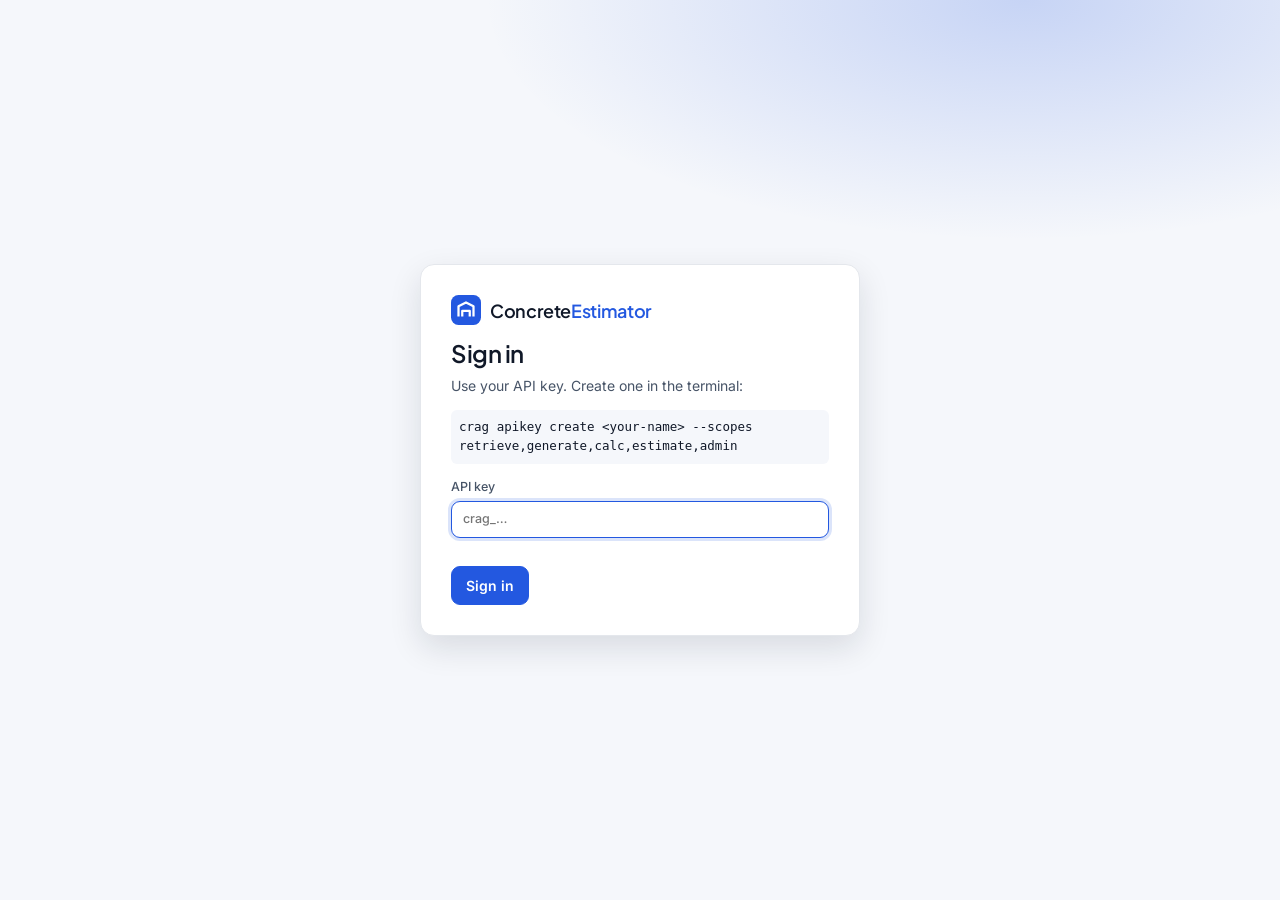
==== src/concrete_rag/api/ui/index.html @ 10fcb86f "RAG Pipeline" ====
<!doctype html>
<html lang="en">
<head>
  <meta charset="utf-8">
  <meta name="viewport" content="width=device-width, initial-scale=1">
  <title>Concrete Estimator</title>
  <link rel="icon" href="data:image/svg+xml,%3Csvg xmlns='http://www.w3.org/2000/svg' viewBox='0 0 32 32'%3E%3Crect width='32' height='32' rx='8' fill='%232358e0'/%3E%3Cpath d='M8 23V12l8-4 8 4v11M12 23v-6h8v6' stroke='white' stroke-width='2.4' fill='none' stroke-linejoin='round'/%3E%3C/svg%3E">
  <!-- Fonts are optional: without network the UI falls back to system fonts. -->
  <link rel="preconnect" href="https://fonts.googleapis.com">
  <link rel="preconnect" href="https://fonts.gstatic.com" crossorigin>
  <link rel="stylesheet" href="https://fonts.googleapis.com/css2?family=Inter:wght@400;500;600;700&family=Plus+Jakarta+Sans:wght@500;600;700&display=swap">
  <link rel="stylesheet" href="styles.css">
</head>
<body>
  <div id="app" style="display:none">
    <div id="utility"></div>
    <header id="site-header"></header>
    <nav id="catbar" aria-label="Tools"></nav>
    <main id="main" tabindex="-1"></main>
    <footer id="site-footer"></footer>
  </div>
  <div id="modal-root"></div>
  <div id="toast-root" aria-live="polite"></div>
  <script src="app.js"></script>
</body>
</html>
---- src/concrete_rag/api/ui/styles.css ----
/* Marketplace-style theme: utility bar, search header, category bar, hero carousel, tiles, navy footer. */
:root {
  --bg: #ffffff; --panel: #ffffff; --panel-2: #f5f7fb; --tile: #f1f5ff; --border: #e4e7ec; --border-2: #d0d5dd;
  --text: #101828; --muted: #475467; --muted-2: #667085;
  --accent: #2358e0; --accent-2: #1a48bc; --accent-soft: #eef3ff; --link: #1a48bc;
  --navy: #0a1b43; --navy-2: #13275a; --navy-text: #c7d3f2;
  --amber-bg: #fff8e8; --amber: #5c3a02; --amber-border: #f6dfae;
  --ok: #067647; --ok-soft: #ecfdf3; --warn: #b54708; --warn-soft: #fffaeb; --bad: #b42318; --bad-soft: #fef3f2;
  --info: #1a48bc; --info-soft: #eef3ff;
  --shadow: 0 1px 2px rgba(16, 24, 40, .05); --shadow-lg: 0 12px 32px rgba(16, 24, 40, .12);
  --radius: 14px; --radius-sm: 8px; --wrap: 1180px;
  --font: Inter, ui-sans-serif, system-ui, -apple-system, "Segoe UI", sans-serif;
  --display: "Plus Jakarta Sans", Inter, ui-sans-serif, system-ui, sans-serif;
  --mono: ui-monospace, SFMono-Regular, Menlo, Consolas, monospace;
  color-scheme: light;
}
@media (prefers-color-scheme: dark) {
  :root:not([data-theme="light"]) {
    --bg: #0b1220; --panel: #111a2c; --panel-2: #162136; --tile: #15213a; --border: #233150; --border-2: #2e3e63;
    --text: #e8edf7; --muted: #a6b2c8; --muted-2: #8794ad;
    --accent: #4d7cff; --accent-2: #7d9fff; --accent-soft: #17264a; --link: #8eacff;
    --navy: #070f24; --navy-2: #0f1b3b;
    --amber-bg: #2c2210; --amber: #f6c86d; --amber-border: #4a3a17;
    --ok: #47cd89; --ok-soft: #0f2a1d; --warn: #fdb022; --warn-soft: #2d2311; --bad: #f97066; --bad-soft: #321615;
    --info: #8eacff; --info-soft: #17264a; --shadow: none; --shadow-lg: 0 12px 32px rgba(0, 0, 0, .5);
    color-scheme: dark;
  }
}
* { box-sizing: border-box; }
html, body { margin: 0; }
body { background: var(--bg); color: var(--text); font: 14px/1.5 var(--font); -webkit-font-smoothing: antialiased; }
a { color: var(--link); text-decoration: none; }
a:hover { text-decoration: underline; }
h1, h2, .display { font-family: var(--display); letter-spacing: -.02em; }
h1 { font-size: 28px; font-weight: 600; margin: 0 0 4px; }
h2 { font-size: 18px; font-weight: 600; margin: 0 0 12px; }
h3 { font-size: 14px; font-weight: 600; margin: 0 0 8px; }
.sub { color: var(--muted); margin: 0 0 22px; }
small, .muted { color: var(--muted); }
code, .mono { font-family: var(--mono); font-size: 12.5px; }
.wrap { max-width: var(--wrap); margin: 0 auto; padding: 0 24px; }
svg.i { width: 18px; height: 18px; stroke: currentColor; fill: none; stroke-width: 1.8; stroke-linecap: round; stroke-linejoin: round; flex: none; }

/* ---------- utility bar ---------- */
#utility { background: var(--panel-2); border-bottom: 1px solid var(--border); font-size: 12.5px; color: var(--muted); }
#utility .wrap { display: flex; align-items: center; gap: 20px; height: 34px; }
#utility .loc { display: inline-flex; align-items: center; gap: 6px; }
#utility .loc select { border: 0; background: transparent; font-weight: 600; color: var(--text); padding: 0 2px; width: auto; font-size: 12.5px; cursor: pointer; }
#utility a { color: var(--muted); display: inline-flex; gap: 5px; align-items: center; }
#utility svg.i { width: 15px; height: 15px; }

/* ---------- header ---------- */
#site-header { background: var(--panel); border-bottom: 1px solid var(--border); position: sticky; top: 0; z-index: 30; }
#site-header .wrap { display: flex; align-items: center; gap: 22px; height: 66px; }
.brand { display: flex; align-items: center; gap: 9px; color: var(--text); font-family: var(--display); font-weight: 600; font-size: 18px; letter-spacing: -.02em; white-space: nowrap; }
.brand:hover { text-decoration: none; }
.brand .logo { width: 30px; height: 30px; }
.brand b { color: var(--accent); font-weight: 600; }
.hsearch { flex: 1; display: flex; align-items: stretch; border: 1px solid var(--border-2); border-radius: 10px; background: var(--panel); height: 42px; padding: 3px; min-width: 0; }
.hsearch:focus-within { border-color: var(--accent); box-shadow: 0 0 0 3px color-mix(in srgb, var(--accent) 18%, transparent); }
.hsearch select { width: auto; border: 0; border-right: 1px solid var(--border); border-radius: 0; background: transparent; padding: 0 10px; font-size: 13px; color: var(--text); }
.hsearch input { border: 0; background: transparent; padding: 0 12px; outline: none; font-size: 14px; }
.hsearch input:focus { outline: none; }
.hsearch button { background: var(--accent); border: 0; color: #fff; border-radius: 7px; width: 42px; justify-content: center; padding: 0; }
.hsearch button:hover { background: var(--accent-2); }
.hacts { display: flex; align-items: center; gap: 18px; }
.hact { display: inline-flex; align-items: center; gap: 7px; color: var(--text); font-weight: 500; position: relative; white-space: nowrap; background: none; border: 0; padding: 4px 0; cursor: pointer; font-size: 14px; }
.hact:hover { color: var(--accent); text-decoration: none; background: none; }
.hact .two small { display: block; font-size: 11.5px; color: var(--muted); font-weight: 400; line-height: 1.2; }
.hact .two b { font-weight: 600; font-size: 13.5px; }
.hact .dot { position: absolute; top: -9px; left: -10px; min-width: 18px; height: 18px; border-radius: 999px; background: var(--panel-2); border: 1px solid var(--border);
  font-size: 10.5px; display: grid; place-items: center; padding: 0 4px; color: var(--muted); font-weight: 600; }
.hact .dot.on { background: var(--accent); color: #fff; border-color: var(--accent); }
.menu { position: absolute; right: 0; top: calc(100% + 8px); background: var(--panel); border: 1px solid var(--border); border-radius: 12px; box-shadow: var(--shadow-lg);
  min-width: 240px; padding: 8px; z-index: 40; display: none; }
.menu.open { display: block; }
.menu .who { padding: 8px 10px 10px; border-bottom: 1px solid var(--border); margin-bottom: 6px; }
.menu a, .menu button { display: flex; width: 100%; gap: 8px; align-items: center; padding: 8px 10px; border-radius: 8px; color: var(--text); background: none; border: 0; font-size: 13.5px; }
.menu a:hover, .menu button:hover { background: var(--panel-2); text-decoration: none; }
#hamburger { display: none; }

/* ---------- category bar ---------- */
#catbar { background: var(--panel); border-bottom: 1px solid var(--border); }
#catbar .wrap { display: flex; align-items: center; gap: 4px; height: 46px; overflow-x: auto; scrollbar-width: none; }
#catbar .wrap::-webkit-scrollbar { display: none; }
#catbar a { color: var(--text); padding: 6px 10px; border-radius: 8px; font-size: 13.5px; white-space: nowrap; display: inline-flex; align-items: center; gap: 6px; }
#catbar a:hover { background: var(--panel-2); text-decoration: none; }
#catbar a.active { color: var(--accent); font-weight: 600; background: var(--accent-soft); }
#catbar .all { background: var(--panel-2); font-weight: 600; margin-right: 10px; }
#catbar .sep { width: 1px; height: 20px; background: var(--border); margin: 0 8px 0 0; }
#catbar .right { margin-left: auto; display: flex; gap: 4px; align-items: center; }
#catbar .pill-amber { background: var(--amber-bg); color: var(--amber); border: 1px solid var(--amber-border); font-weight: 600; }
#catbar .pill-amber:hover { background: var(--amber-bg); filter: brightness(.98); }

/* ---------- main ---------- */
#main { max-width: var(--wrap); margin: 0 auto; padding: 22px 24px 64px; outline: none; min-height: 60vh; }
.crumb { font-size: 12.5px; color: var(--muted); margin-bottom: 14px; display: flex; gap: 6px; align-items: center; }
.crumb a { color: var(--muted); }

/* hero carousel */
.hero { position: relative; border-radius: 18px; overflow: hidden; min-height: 400px; color: #fff; isolation: isolate;
  background: radial-gradient(1200px 500px at 85% 20%, #2f5fe0 0%, transparent 60%), linear-gradient(120deg, #0a1b43 0%, #14307a 55%, #1d46b4 100%); }
.hero::before { content: ""; position: absolute; inset: 0; z-index: -1; opacity: .18;
  background-image: linear-gradient(rgba(255,255,255,.35) 1px, transparent 1px), linear-gradient(90deg, rgba(255,255,255,.35) 1px, transparent 1px);
  background-size: 34px 34px; mask-image: linear-gradient(90deg, transparent 0%, #000 55%); }
.slide { position: absolute; inset: 0; display: grid; grid-template-columns: minmax(0, 1.05fr) minmax(0, 1fr); gap: 30px; align-items: center;
  padding: 50px 56px; opacity: 0; transition: opacity .6s ease; pointer-events: none; }
.slide.on { opacity: 1; pointer-events: auto; }
.slide .kicker { display: inline-block; font-size: 12px; font-weight: 600; background: rgba(255,255,255,.14); border: 1px solid rgba(255,255,255,.22);
  border-radius: 999px; padding: 4px 12px; margin-bottom: 16px; backdrop-filter: blur(6px); }
.slide h2 { font-size: 44px; line-height: 1.08; font-weight: 600; margin: 0 0 14px; color: #fff; }
.slide p { color: #d5def6; font-size: 15px; max-width: 460px; margin: 0 0 26px; }
.btn-white { background: #fff; color: #101828; border: 0; border-radius: 9px; padding: 11px 18px; font-weight: 600; font-size: 14.5px; }
.btn-white:hover { background: #f2f4f7; text-decoration: none; }
.mock { background: rgba(255,255,255,.96); color: #101828; border-radius: 14px; padding: 16px 18px; box-shadow: 0 24px 60px rgba(3, 10, 40, .45); font-size: 13px; max-width: 470px; justify-self: end; width: 100%; }
.mock .mh { display: flex; justify-content: space-between; align-items: center; margin-bottom: 10px; font-weight: 600; }
.mock .ln { display: flex; justify-content: space-between; gap: 10px; padding: 7px 0; border-top: 1px solid #eaecf0; }
.mock .ln span:first-child { color: #475467; }
.mock .tot { font-family: var(--display); font-size: 22px; font-weight: 700; color: #1a48bc; }
.mock.float { transform: rotate(-1.2deg); }
.hero-ctl { position: absolute; right: 22px; bottom: 22px; display: flex; gap: 4px; align-items: center; background: rgba(255,255,255,.92); border-radius: 999px; padding: 4px 6px; }
.hero-ctl button { border: 0; background: transparent; color: #101828; width: 30px; height: 30px; padding: 0; justify-content: center; border-radius: 50%; }
.hero-ctl button:hover { background: #eaecf0; }
.hero-ctl .bars { display: flex; gap: 4px; padding: 0 4px; }
.hero-ctl .bars i { width: 8px; height: 4px; border-radius: 2px; background: #c3c9d5; transition: width .3s; }
.hero-ctl .bars i.on { width: 22px; background: #101828; }

/* sections */
.section { margin-top: 44px; }
.sec-head { display: flex; align-items: flex-end; justify-content: space-between; gap: 12px; margin-bottom: 18px; }
.sec-head h2 { font-size: 24px; margin: 0; }
.sec-head p { margin: 4px 0 0; color: var(--muted); }
.sec-head a { font-weight: 600; white-space: nowrap; display: inline-flex; gap: 4px; align-items: center; }

/* document cards (image + overlay) */
.doc-cards { display: grid; grid-template-columns: repeat(5, minmax(0, 1fr)); gap: 16px; }
.doc-card { position: relative; border-radius: 14px; overflow: hidden; aspect-ratio: 3 / 4; background: linear-gradient(160deg, #1d3b8a, #0a1b43); color: #fff; display: block; }
.doc-card:hover { text-decoration: none; }
.doc-card img { position: absolute; inset: 0; width: 100%; height: 100%; object-fit: cover; object-position: top; filter: saturate(.9); transition: transform .4s ease; }
.doc-card:hover img { transform: scale(1.04); }
.doc-card::after { content: ""; position: absolute; inset: 0; background: linear-gradient(180deg, rgba(10,27,67,.05) 30%, rgba(10,27,67,.92) 100%); }
.doc-card .ov { position: absolute; left: 16px; right: 16px; bottom: 14px; z-index: 1; }
.doc-card .ov small { color: #c7d3f2; font-size: 10.5px; letter-spacing: .08em; text-transform: uppercase; font-weight: 600; display: block; }
.doc-card .ov b { font-family: var(--display); font-size: 21px; font-weight: 600; display: block; letter-spacing: -.02em; line-height: 1.2; margin: 3px 0; }
.doc-card .ov span { font-size: 12px; color: #dbe3f7; }

/* tool tiles */
.tiles { display: grid; grid-template-columns: repeat(auto-fill, minmax(92px, 1fr)); gap: 18px 16px; }
.tile { display: flex; flex-direction: column; align-items: center; gap: 10px; color: var(--text); text-align: center; font-size: 13px; font-weight: 500; }
.tile:hover { text-decoration: none; }
.tile .sq { width: 100%; aspect-ratio: 1; border-radius: 14px; background: var(--tile); border: 1px solid color-mix(in srgb, var(--accent) 10%, var(--border));
  display: grid; place-items: center; color: var(--accent); transition: transform .15s, box-shadow .15s; }
.tile .sq svg.i { width: 26px; height: 26px; stroke-width: 1.6; }
.tile:hover .sq { transform: translateY(-2px); box-shadow: var(--shadow-lg); }

/* trust strip */
.trust { display: grid; grid-template-columns: repeat(4, minmax(0, 1fr)); border: 1px solid var(--border); border-radius: var(--radius); overflow: hidden; }
.trust > div { padding: 22px; border-right: 1px solid var(--border); }
.trust > div:last-child { border-right: 0; }
.trust .ic { width: 36px; height: 36px; border-radius: 9px; background: var(--accent-soft); color: var(--accent); display: grid; place-items: center; margin-bottom: 14px; }
.trust b { display: block; font-size: 15px; margin-bottom: 4px; }
.trust p { margin: 0; color: var(--muted); font-size: 13px; }

/* footer */
#site-footer { background: var(--navy); color: var(--navy-text); margin-top: 40px; font-size: 13.5px; }
#site-footer a { color: #e7edfb; }
#site-footer .top { display: grid; grid-template-columns: 1.4fr repeat(4, 1fr); gap: 30px; padding: 48px 24px 36px; }
#site-footer .brand { color: #fff; }
#site-footer .brand b { color: #fff; }
#site-footer h4 { color: #8fa8ec; font-size: 12px; letter-spacing: .08em; text-transform: uppercase; margin: 6px 0 16px; font-weight: 600; }
#site-footer ul { list-style: none; margin: 0; padding: 0; display: grid; gap: 11px; }
#site-footer .blurb { margin: 16px 0; line-height: 1.6; }
#site-footer .boxed { border: 1px solid #22356a; background: var(--navy-2); border-radius: 12px; padding: 14px; font-size: 13px; }
#site-footer .mid { border-top: 1px solid #1d2f5f; }
#site-footer .mid .wrap { display: grid; grid-template-columns: repeat(3, 1fr); gap: 30px; padding-top: 24px; padding-bottom: 24px; }
#site-footer .mid b { color: #fff; display: flex; gap: 8px; align-items: center; margin-bottom: 6px; }
#site-footer .bottom { border-top: 1px solid #1d2f5f; }
#site-footer .bottom .wrap { display: flex; gap: 8px; align-items: center; flex-wrap: wrap; padding-top: 16px; padding-bottom: 18px; font-size: 12px; }
#site-footer .chip-n { border: 1px solid #2a3f78; border-radius: 6px; padding: 2px 8px; color: #e7edfb; font-size: 11.5px; }
#site-footer .copy { margin-left: auto; color: #8fa8ec; }

/* ---------- generic components (used by tool pages) ---------- */
.card { background: var(--panel); border: 1px solid var(--border); border-radius: var(--radius); box-shadow: var(--shadow); padding: 20px; }
:not(.grid) > .card + .card { margin-top: 16px; }
.grid { display: grid; gap: 16px; }
.grid.cols-4 { grid-template-columns: repeat(4, minmax(0, 1fr)); }
.grid.cols-3 { grid-template-columns: repeat(3, minmax(0, 1fr)); }
.grid.cols-2 { grid-template-columns: repeat(2, minmax(0, 1fr)); }
.stat .v { font-family: var(--display); font-size: 28px; font-weight: 600; letter-spacing: -.02em; }
.stat .l { color: var(--muted); font-size: 13px; }
.stat .s { font-size: 12px; margin-top: 4px; }
.row { display: flex; gap: 10px; align-items: center; flex-wrap: wrap; }
.row.end { justify-content: flex-end; }
.spacer { flex: 1; }
.stack > * + * { margin-top: 14px; }
hr { border: 0; border-top: 1px solid var(--border); margin: 16px 0; }

button, .btn { font: inherit; border: 1px solid var(--border-2); background: var(--panel); color: var(--text); border-radius: 9px;
  padding: 8px 14px; cursor: pointer; display: inline-flex; gap: 6px; align-items: center; white-space: nowrap; font-weight: 500; }
button:hover { background: var(--panel-2); }
button.primary { background: var(--accent); border-color: var(--accent); color: #fff; font-weight: 600; }
button.primary:hover { background: var(--accent-2); }
button.ghost { border-color: transparent; background: transparent; color: var(--link); padding: 4px 8px; }
button.small { padding: 4px 10px; font-size: 12.5px; border-radius: 7px; }
button:disabled { opacity: .55; cursor: not-allowed; }
input, select, textarea { font: inherit; color: var(--text); background: var(--panel); border: 1px solid var(--border-2); border-radius: 9px; padding: 8px 11px; width: 100%; min-width: 0; }
input:focus, select:focus, textarea:focus { outline: none; border-color: var(--accent); box-shadow: 0 0 0 3px color-mix(in srgb, var(--accent) 16%, transparent); }
button:focus-visible, a:focus-visible { outline: 2px solid var(--accent); outline-offset: 2px; }
input[type=checkbox] { width: auto; accent-color: var(--accent); }
label.f { display: flex; flex-direction: column; gap: 5px; font-size: 12.5px; color: var(--muted); font-weight: 500; }
label.f > span { display: flex; gap: 4px; align-items: center; }
label.f .hint { cursor: help; border: 1px solid var(--border-2); border-radius: 50%; width: 15px; height: 15px; font-size: 10px; display: inline-grid; place-items: center; }
label.check { flex-direction: row; align-items: center; gap: 8px; color: var(--text); font-size: 13px; }
.form-grid { display: grid; grid-template-columns: repeat(auto-fill, minmax(190px, 1fr)); gap: 14px 16px; }
fieldset { border: 1px dashed var(--border-2); border-radius: 10px; padding: 10px 12px 14px; margin: 0; grid-column: 1 / -1; }
legend { font-size: 12px; color: var(--muted); padding: 0 6px; font-weight: 600; }
.seg { display: inline-flex; border: 1px solid var(--border-2); border-radius: 9px; overflow: hidden; }
.seg button { border: 0; border-radius: 0; }
.seg button.on { background: var(--accent); color: #fff; }
.tabs { display: flex; gap: 4px; border-bottom: 1px solid var(--border); margin-bottom: 18px; flex-wrap: wrap; }
.tabs button { border: 0; border-bottom: 2px solid transparent; border-radius: 0; background: none; padding: 9px 14px; color: var(--muted); }
.tabs button.on { color: var(--accent); border-bottom-color: var(--accent); font-weight: 600; }

.badge { display: inline-flex; align-items: center; gap: 4px; font-size: 11.5px; padding: 2px 9px; border-radius: 999px; background: var(--panel-2); color: var(--muted); white-space: nowrap; font-weight: 600; }
.badge.ok { background: var(--ok-soft); color: var(--ok); }
.badge.warn { background: var(--warn-soft); color: var(--warn); }
.badge.bad { background: var(--bad-soft); color: var(--bad); }
.badge.info { background: var(--info-soft); color: var(--info); }
.badge.accent { background: var(--accent-soft); color: var(--accent-2); }

.alert { border-radius: 10px; padding: 11px 14px; font-size: 13px; border: 1px solid; }
.alert.warn { background: var(--warn-soft); border-color: color-mix(in srgb, var(--warn) 25%, transparent); }
.alert.bad { background: var(--bad-soft); border-color: color-mix(in srgb, var(--bad) 25%, transparent); }
.alert.info { background: var(--info-soft); border-color: color-mix(in srgb, var(--info) 22%, transparent); }
.alert ul { margin: 4px 0 0; padding-left: 18px; }

table.t { width: 100%; border-collapse: collapse; font-size: 13px; }
table.t th { text-align: left; font-weight: 600; color: var(--muted); font-size: 12px; background: var(--panel-2); position: sticky; top: 0; z-index: 1; }
table.t th, table.t td { padding: 8px 10px; border-bottom: 1px solid var(--border); vertical-align: top; }
table.t td.num, table.t th.num { text-align: right; font-variant-numeric: tabular-nums; white-space: nowrap; }
table.t tr.click { cursor: pointer; }
table.t tr.click:hover td { background: var(--panel-2); }
table.t tr.sel td { background: var(--accent-soft); }
table.t tr.flag td { background: var(--warn-soft); }
table.t tfoot td { font-weight: 650; border-top: 2px solid var(--border); }
.tbl-wrap { overflow: auto; border: 1px solid var(--border); border-radius: 10px; }
.tbl-wrap table.t th:first-child, .tbl-wrap table.t td:first-child { padding-left: 12px; }
table.edit td { padding: 4px; }
table.edit input, table.edit select { padding: 6px 8px; font-size: 13px; border-radius: 7px; }
.clamp { display: -webkit-box; -webkit-line-clamp: 3; -webkit-box-orient: vertical; overflow: hidden; }

.result { border: 1px solid var(--border); border-radius: var(--radius); background: var(--panel); padding: 15px 18px; }
.result + .result { margin-top: 10px; }
.result .head { display: flex; gap: 8px; align-items: center; flex-wrap: wrap; margin-bottom: 6px; }
.result .cite { font-weight: 600; }
.result .body { white-space: pre-wrap; font-size: 13.5px; }
.result.hl { outline: 2px solid var(--accent); }
.answer { font-size: 15px; line-height: 1.65; white-space: pre-wrap; }
.answer a.s { font-size: 11.5px; font-weight: 600; background: var(--accent-soft); color: var(--accent-2); padding: 0 5px; border-radius: 5px; }
.kv { display: grid; grid-template-columns: max-content 1fr; gap: 6px 18px; font-size: 13.5px; }
.kv dt { color: var(--muted); }
.kv dd { margin: 0; font-variant-numeric: tabular-nums; }
.big-num { font-family: var(--display); font-size: 30px; font-weight: 700; letter-spacing: -.02em; color: var(--accent-2); }
.check-row { display: flex; gap: 8px; align-items: flex-start; padding: 7px 0; border-bottom: 1px solid var(--border); }
.check-row:last-child { border: 0; }
.ref { font-size: 11.5px; }
.empty { text-align: center; padding: 40px; color: var(--muted); }
.spinner { width: 16px; height: 16px; border: 2px solid var(--border); border-top-color: var(--accent); border-radius: 50%; animation: spin .7s linear infinite; display: inline-block; vertical-align: middle; }
@keyframes spin { to { transform: rotate(360deg); } }
.loading { display: flex; gap: 10px; align-items: center; color: var(--muted); padding: 20px 0; }

.split { display: grid; grid-template-columns: minmax(0, 1fr) minmax(0, 1.05fr); gap: 16px; align-items: start; }
.split .list { max-height: calc(100vh - 260px); overflow: auto; }
.split .card { position: sticky; top: 84px; }
.page-view { background: var(--panel-2); border-radius: 10px; overflow: auto; max-height: 62vh; border: 1px solid var(--border); }
.page-view img { display: block; width: 100%; }
.page-view.actual img { width: auto; max-width: none; }
.chips { display: flex; gap: 6px; flex-wrap: wrap; }
.chip { font-family: var(--mono); font-size: 12.5px; border: 1px solid var(--border-2); border-radius: 7px; padding: 2px 9px; cursor: pointer; background: var(--panel); }
.chip:hover { border-color: var(--accent); color: var(--accent); }

.modal-bg { position: fixed; inset: 0; background: rgba(10, 27, 67, .55); display: grid; place-items: center; z-index: 50; padding: 20px; }
.modal { background: var(--panel); border-radius: 16px; width: min(980px, 100%); max-height: 92vh; display: flex; flex-direction: column; border: 1px solid var(--border); box-shadow: var(--shadow-lg); }
.modal .mh { display: flex; align-items: center; gap: 10px; padding: 13px 18px; border-bottom: 1px solid var(--border); }
.modal .mb { padding: 18px; overflow: auto; }
#toast-root { position: fixed; right: 18px; bottom: 18px; display: flex; flex-direction: column; gap: 8px; z-index: 60; }
.toast { background: var(--navy); color: #fff; padding: 11px 15px; border-radius: 10px; font-size: 13px; max-width: 420px; box-shadow: var(--shadow-lg); }
.toast.bad { background: var(--bad); }

.login { min-height: 100vh; display: grid; place-items: center; padding: 20px;
  background: radial-gradient(900px 400px at 80% 0%, color-mix(in srgb, var(--accent) 22%, transparent), transparent 60%), var(--panel-2); }
.login .card { width: min(440px, 100%); padding: 30px; box-shadow: var(--shadow-lg); }

/* ---------- responsive ---------- */
@media (max-width: 1080px) {
  .doc-cards { grid-template-columns: repeat(3, minmax(0, 1fr)); }
  .grid.cols-4 { grid-template-columns: repeat(2, minmax(0, 1fr)); }
  .grid.cols-3, .split { grid-template-columns: 1fr; }
  .split .card { position: static; }
  .split .list { max-height: 45vh; }
  .slide { grid-template-columns: 1fr; padding: 40px; }
  .slide .mock { display: none; }
  .trust { grid-template-columns: repeat(2, minmax(0, 1fr)); }
  .trust > div:nth-child(2) { border-right: 0; }
  .trust > div:nth-child(-n+2) { border-bottom: 1px solid var(--border); }
  #site-footer .top { grid-template-columns: repeat(2, 1fr); }
  .hact .two small, .hact .lbl { display: none; }
}
@media (max-width: 720px) {
  .wrap, #main { padding-left: 16px; padding-right: 16px; }
  #utility .hide-sm { display: none; }
  #site-header .wrap { flex-wrap: wrap; height: auto; padding-top: 10px; padding-bottom: 10px; gap: 10px 14px; }
  #hamburger { display: inline-flex; border: 0; padding: 4px; background: none; }
  .hacts { margin-left: auto; gap: 14px; }
  .hsearch { order: 3; flex-basis: 100%; }
  .hsearch select { display: none; }
  #catbar .wrap { gap: 8px; height: 56px; }
  #catbar a { border: 1px solid var(--border-2); border-radius: 999px; padding: 6px 14px; font-weight: 500; }
  #catbar .all, #catbar .sep { display: none; }
  #catbar .right { margin-left: 0; order: -1; }
  .hero { min-height: 420px; }
  .slide { padding: 28px 24px 80px; }
  .slide h2 { font-size: 32px; }
  .doc-cards { grid-template-columns: repeat(2, minmax(0, 1fr)); gap: 12px; }
  .trust { grid-template-columns: 1fr; }
  .trust > div { border-right: 0; border-bottom: 1px solid var(--border); }
  .grid.cols-2, .grid.cols-4 { grid-template-columns: 1fr; }
  #site-footer .top, #site-footer .mid .wrap { grid-template-columns: 1fr; }
  .sec-head { flex-direction: column; align-items: flex-start; }
  h1 { font-size: 24px; }
}
@media print {
  #utility, #site-header, #catbar, #site-footer, .no-print, .crumb { display: none !important; }
  #main { padding: 0; max-width: none; }
}
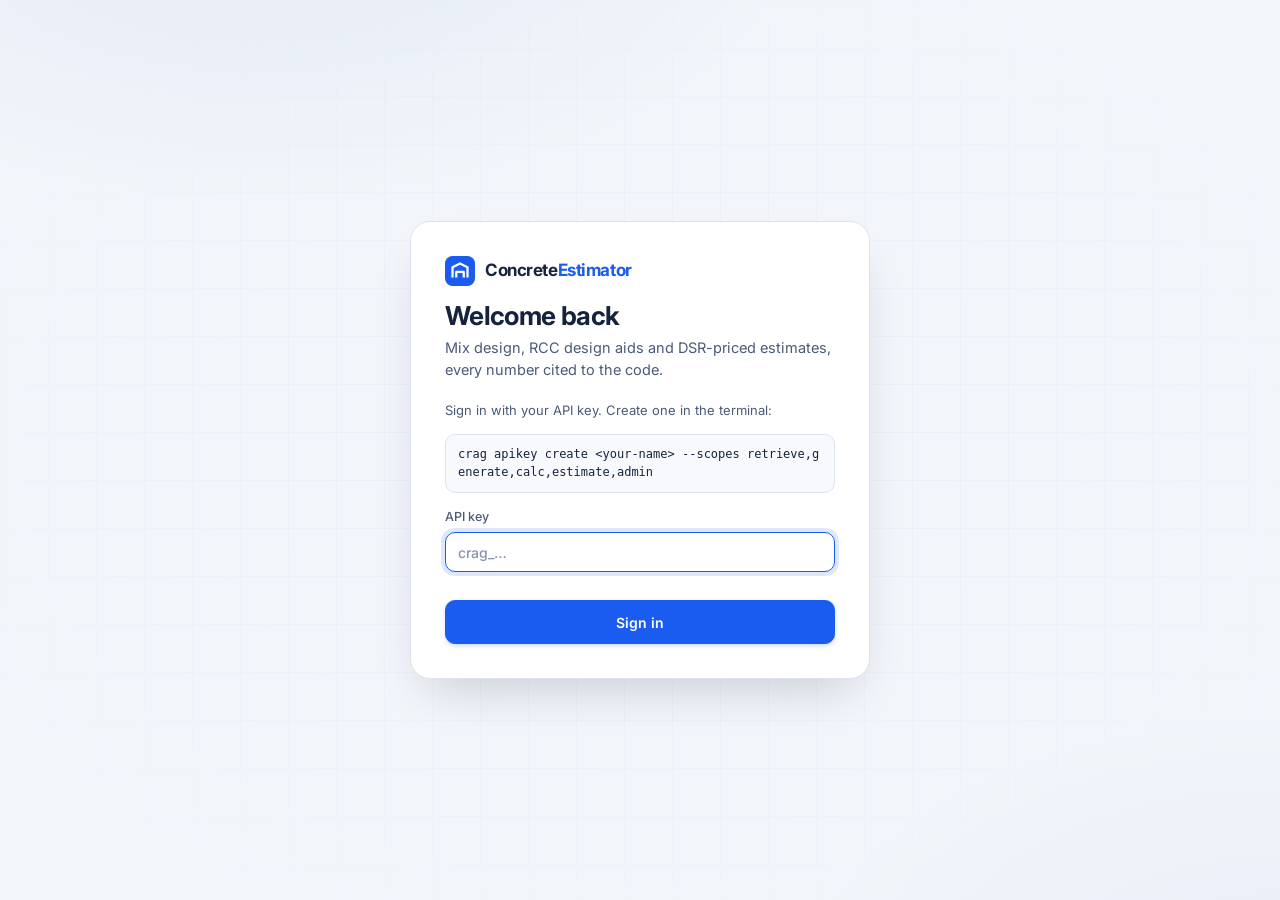
==== commit c9df2a20: "Verified Data Tables and Improved Frontend and Design" ====
--- a/src/concrete_rag/api/ui/index.html
+++ b/src/concrete_rag/api/ui/index.html
@@ -3,19 +3,22 @@
 <head>
   <meta charset="utf-8">
   <meta name="viewport" content="width=device-width, initial-scale=1">
+  <meta name="color-scheme" content="light">
   <title>Concrete Estimator</title>
-  <link rel="icon" href="data:image/svg+xml,%3Csvg xmlns='http://www.w3.org/2000/svg' viewBox='0 0 32 32'%3E%3Crect width='32' height='32' rx='8' fill='%232358e0'/%3E%3Cpath d='M8 23V12l8-4 8 4v11M12 23v-6h8v6' stroke='white' stroke-width='2.4' fill='none' stroke-linejoin='round'/%3E%3C/svg%3E">
+  <link rel="icon" href="data:image/svg+xml,%3Csvg xmlns='http://www.w3.org/2000/svg' viewBox='0 0 32 32'%3E%3Crect width='32' height='32' rx='8' fill='%231a5cf0'/%3E%3Cpath d='M8 23V12l8-4 8 4v11M12 23v-6h8v6' stroke='white' stroke-width='2.4' fill='none' stroke-linejoin='round'/%3E%3C/svg%3E">
   <!-- Fonts are optional: without network the UI falls back to system fonts. -->
   <link rel="preconnect" href="https://fonts.googleapis.com">
   <link rel="preconnect" href="https://fonts.gstatic.com" crossorigin>
-  <link rel="stylesheet" href="https://fonts.googleapis.com/css2?family=Inter:wght@400;500;600;700&family=Plus+Jakarta+Sans:wght@500;600;700&display=swap">
+  <link rel="stylesheet" href="https://fonts.googleapis.com/css2?family=Inter:wght@400;500;600;700;800&display=swap">
   <link rel="stylesheet" href="styles.css">
 </head>
 <body>
   <div id="app" style="display:none">
     <div id="utility"></div>
-    <header id="site-header"></header>
-    <nav id="catbar" aria-label="Tools"></nav>
+    <div id="topbar">
+      <header id="site-header"></header>
+      <nav id="catbar" aria-label="Tools"></nav>
+    </div>
     <main id="main" tabindex="-1"></main>
     <footer id="site-footer"></footer>
   </div>
--- a/src/concrete_rag/api/ui/styles.css
+++ b/src/concrete_rag/api/ui/styles.css
@@ -1,193 +1,239 @@
-/* Marketplace-style theme: utility bar, search header, category bar, hero carousel, tiles, navy footer. */
+/* Blue & white SaaS-style theme (light only): frosted sticky header + tools nav, light glow hero, feature cards, stat band, light footer. */
 :root {
-  --bg: #ffffff; --panel: #ffffff; --panel-2: #f5f7fb; --tile: #f1f5ff; --border: #e4e7ec; --border-2: #d0d5dd;
-  --text: #101828; --muted: #475467; --muted-2: #667085;
-  --accent: #2358e0; --accent-2: #1a48bc; --accent-soft: #eef3ff; --link: #1a48bc;
-  --navy: #0a1b43; --navy-2: #13275a; --navy-text: #c7d3f2;
-  --amber-bg: #fff8e8; --amber: #5c3a02; --amber-border: #f6dfae;
-  --ok: #067647; --ok-soft: #ecfdf3; --warn: #b54708; --warn-soft: #fffaeb; --bad: #b42318; --bad-soft: #fef3f2;
-  --info: #1a48bc; --info-soft: #eef3ff;
-  --shadow: 0 1px 2px rgba(16, 24, 40, .05); --shadow-lg: 0 12px 32px rgba(16, 24, 40, .12);
-  --radius: 14px; --radius-sm: 8px; --wrap: 1180px;
+  /* Calm blue & white, light theme only. Neutrals are blue-tinted; green/amber/red are kept only for data status. */
+  --bg: #f2f5fa; --panel: #ffffff; --panel-2: #f7f9fc; --panel-3: #e8edf5; --tile: #e8eef8; --border: #dce3ee; --border-2: #c6d1e2; --footer: #e9eef6;
+  --text: #15233d; --muted: #4a5a77; --muted-2: #687897;
+  --accent: #1a5cf0; --accent-2: #1347c4; --accent-soft: #ebf2ff; --accent-line: #bcd2ff; --sky: #4f8cff; --link: #1347c4;
+  --navy: #0b1a33; --navy-2: #13284d; --navy-text: #c9d8f5;
+  --header-bg: rgba(255, 255, 255, .9); --grid-line: rgba(45, 91, 185, .035);
+  --glow-1: rgba(45, 91, 185, .07); --glow-2: rgba(77, 121, 201, .06);
+  --amber-bg: #fffbeb; --amber: #92400e; --amber-border: #fde68a;
+  --ok: #047857; --ok-soft: #ecfdf5; --warn: #b45309; --warn-soft: #fffbeb; --bad: #dc2626; --bad-soft: #fef2f2;
+  --info: #1347c4; --info-soft: #ebf2ff;
+  --shadow-sm: 0 1px 2px rgba(11, 26, 51, .05);
+  --shadow: 0 1px 3px rgba(11, 26, 51, .06), 0 1px 2px rgba(11, 26, 51, .04);
+  --shadow-lg: 0 12px 32px -8px rgba(11, 26, 51, .16);
+  --shadow-xl: 0 24px 48px -20px rgba(21, 35, 61, .22);
+  --shadow-brand: 0 2px 6px -2px rgba(26, 92, 240, .4);
+  --shadow-hover: 0 12px 26px -14px rgba(21, 35, 61, .22);
+  --radius: 16px; --radius-sm: 10px; --wrap: 1240px;
   --font: Inter, ui-sans-serif, system-ui, -apple-system, "Segoe UI", sans-serif;
-  --display: "Plus Jakarta Sans", Inter, ui-sans-serif, system-ui, sans-serif;
+  --display: var(--font);
   --mono: ui-monospace, SFMono-Regular, Menlo, Consolas, monospace;
   color-scheme: light;
 }
-@media (prefers-color-scheme: dark) {
-  :root:not([data-theme="light"]) {
-    --bg: #0b1220; --panel: #111a2c; --panel-2: #162136; --tile: #15213a; --border: #233150; --border-2: #2e3e63;
-    --text: #e8edf7; --muted: #a6b2c8; --muted-2: #8794ad;
-    --accent: #4d7cff; --accent-2: #7d9fff; --accent-soft: #17264a; --link: #8eacff;
-    --navy: #070f24; --navy-2: #0f1b3b;
-    --amber-bg: #2c2210; --amber: #f6c86d; --amber-border: #4a3a17;
-    --ok: #47cd89; --ok-soft: #0f2a1d; --warn: #fdb022; --warn-soft: #2d2311; --bad: #f97066; --bad-soft: #321615;
-    --info: #8eacff; --info-soft: #17264a; --shadow: none; --shadow-lg: 0 12px 32px rgba(0, 0, 0, .5);
-    color-scheme: dark;
-  }
-}
 * { box-sizing: border-box; }
 html, body { margin: 0; }
-body { background: var(--bg); color: var(--text); font: 14px/1.5 var(--font); -webkit-font-smoothing: antialiased; }
+body { background: var(--bg); color: var(--text); font: 14px/1.55 var(--font); -webkit-font-smoothing: antialiased; }
 a { color: var(--link); text-decoration: none; }
 a:hover { text-decoration: underline; }
-h1, h2, .display { font-family: var(--display); letter-spacing: -.02em; }
-h1 { font-size: 28px; font-weight: 600; margin: 0 0 4px; }
-h2 { font-size: 18px; font-weight: 600; margin: 0 0 12px; }
+h1, h2, .display { font-family: var(--display); letter-spacing: -.025em; }
+h1 { font-size: 30px; line-height: 1.2; font-weight: 700; margin: 0 0 6px; }
+h2 { font-size: 18px; font-weight: 650; margin: 0 0 12px; }
 h3 { font-size: 14px; font-weight: 600; margin: 0 0 8px; }
-.sub { color: var(--muted); margin: 0 0 22px; }
+.sub { color: var(--muted); margin: 0 0 22px; max-width: 780px; font-size: 15px; line-height: 1.6; }
 small, .muted { color: var(--muted); }
 code, .mono { font-family: var(--mono); font-size: 12.5px; }
 .wrap { max-width: var(--wrap); margin: 0 auto; padding: 0 24px; }
 svg.i { width: 18px; height: 18px; stroke: currentColor; fill: none; stroke-width: 1.8; stroke-linecap: round; stroke-linejoin: round; flex: none; }
-
-/* ---------- utility bar ---------- */
-#utility { background: var(--panel-2); border-bottom: 1px solid var(--border); font-size: 12.5px; color: var(--muted); }
-#utility .wrap { display: flex; align-items: center; gap: 20px; height: 34px; }
-#utility .loc { display: inline-flex; align-items: center; gap: 6px; }
-#utility .loc select { border: 0; background: transparent; font-weight: 600; color: var(--text); padding: 0 2px; width: auto; font-size: 12.5px; cursor: pointer; }
-#utility a { color: var(--muted); display: inline-flex; gap: 5px; align-items: center; }
-#utility svg.i { width: 15px; height: 15px; }
-
-/* ---------- header ---------- */
-#site-header { background: var(--panel); border-bottom: 1px solid var(--border); position: sticky; top: 0; z-index: 30; }
-#site-header .wrap { display: flex; align-items: center; gap: 22px; height: 66px; }
-.brand { display: flex; align-items: center; gap: 9px; color: var(--text); font-family: var(--display); font-weight: 600; font-size: 18px; letter-spacing: -.02em; white-space: nowrap; }
+.eyebrow { display: block; font-size: 12px; font-weight: 600; letter-spacing: .14em; text-transform: uppercase; color: var(--accent); margin-bottom: 8px; }
+.grad { background: linear-gradient(90deg, var(--accent), var(--sky)); -webkit-background-clip: text; background-clip: text; color: transparent; }
+
+/* ---------- top bar (header + tools nav, sticky together) ---------- */
+#topbar { position: sticky; top: 0; z-index: 30; background: var(--header-bg); backdrop-filter: saturate(1.6) blur(12px); -webkit-backdrop-filter: saturate(1.6) blur(12px);
+  border-bottom: 1px solid var(--border); }
+#utility:empty { display: none; }
+#site-header .wrap { display: flex; align-items: center; gap: 18px; height: 64px; }
+.brand { display: flex; align-items: center; gap: 10px; color: var(--text); font-weight: 700; font-size: 17px; letter-spacing: -.025em; white-space: nowrap; }
 .brand:hover { text-decoration: none; }
-.brand .logo { width: 30px; height: 30px; }
-.brand b { color: var(--accent); font-weight: 600; }
-.hsearch { flex: 1; display: flex; align-items: stretch; border: 1px solid var(--border-2); border-radius: 10px; background: var(--panel); height: 42px; padding: 3px; min-width: 0; }
-.hsearch:focus-within { border-color: var(--accent); box-shadow: 0 0 0 3px color-mix(in srgb, var(--accent) 18%, transparent); }
-.hsearch select { width: auto; border: 0; border-right: 1px solid var(--border); border-radius: 0; background: transparent; padding: 0 10px; font-size: 13px; color: var(--text); }
-.hsearch input { border: 0; background: transparent; padding: 0 12px; outline: none; font-size: 14px; }
-.hsearch input:focus { outline: none; }
-.hsearch button { background: var(--accent); border: 0; color: #fff; border-radius: 7px; width: 42px; justify-content: center; padding: 0; }
+.brand .logo { width: 30px; height: 30px; display: inline-flex; }
+.brand b { color: var(--accent); font-weight: 700; }
+.hsearch { flex: 1; display: flex; align-items: stretch; border: 1px solid var(--border); border-radius: 12px; background: var(--panel-2); height: 40px; padding: 3px; min-width: 0; max-width: 560px;
+  transition: border-color .15s, box-shadow .15s, background .15s; }
+.hsearch:focus-within { border-color: var(--accent); background: var(--panel); box-shadow: 0 0 0 4px color-mix(in srgb, var(--accent) 14%, transparent); }
+.hsearch select { width: auto; height: auto; border: 0; border-right: 1px solid var(--border); border-radius: 0; background: transparent; padding: 0 10px; font-size: 13px; color: var(--muted); box-shadow: none !important; }
+.hsearch input { border: 0; background: transparent; height: auto; padding: 0 12px; outline: none; font-size: 14px; box-shadow: none !important; }
+.hsearch button { background: var(--accent); border: 0; color: #fff; border-radius: 9px; width: 36px; height: auto; justify-content: center; padding: 0; box-shadow: none; }
 .hsearch button:hover { background: var(--accent-2); }
-.hacts { display: flex; align-items: center; gap: 18px; }
-.hact { display: inline-flex; align-items: center; gap: 7px; color: var(--text); font-weight: 500; position: relative; white-space: nowrap; background: none; border: 0; padding: 4px 0; cursor: pointer; font-size: 14px; }
-.hact:hover { color: var(--accent); text-decoration: none; background: none; }
-.hact .two small { display: block; font-size: 11.5px; color: var(--muted); font-weight: 400; line-height: 1.2; }
-.hact .two b { font-weight: 600; font-size: 13.5px; }
-.hact .dot { position: absolute; top: -9px; left: -10px; min-width: 18px; height: 18px; border-radius: 999px; background: var(--panel-2); border: 1px solid var(--border);
-  font-size: 10.5px; display: grid; place-items: center; padding: 0 4px; color: var(--muted); font-weight: 600; }
-.hact .dot.on { background: var(--accent); color: #fff; border-color: var(--accent); }
-.menu { position: absolute; right: 0; top: calc(100% + 8px); background: var(--panel); border: 1px solid var(--border); border-radius: 12px; box-shadow: var(--shadow-lg);
-  min-width: 240px; padding: 8px; z-index: 40; display: none; }
-.menu.open { display: block; }
-.menu .who { padding: 8px 10px 10px; border-bottom: 1px solid var(--border); margin-bottom: 6px; }
-.menu a, .menu button { display: flex; width: 100%; gap: 8px; align-items: center; padding: 8px 10px; border-radius: 8px; color: var(--text); background: none; border: 0; font-size: 13.5px; }
-.menu a:hover, .menu button:hover { background: var(--panel-2); text-decoration: none; }
+.hloc { display: inline-flex; align-items: center; gap: 6px; height: 36px; padding: 0 6px 0 12px; border: 1px solid var(--border); border-radius: 999px; color: var(--muted); font-size: 13px; white-space: nowrap; background: var(--panel); }
+.hloc svg.i { width: 15px; height: 15px; color: var(--accent); }
+.hloc select { border: 0; background: transparent; font-weight: 600; color: var(--text); padding: 0 4px; width: auto; height: auto; font-size: 13px; cursor: pointer; box-shadow: none !important; }
+.hacts { display: flex; align-items: center; gap: 10px; margin-left: auto; }
+.hact { display: inline-flex; align-items: center; gap: 8px; color: var(--muted); font-weight: 500; position: relative; white-space: nowrap; background: none; border: 0; height: 38px; padding: 0 10px; border-radius: 10px;
+  cursor: pointer; font-size: 14px; box-shadow: none; }
+.hact:hover { color: var(--text); text-decoration: none; background: var(--panel-3); }
+.hact .two small { display: block; font-size: 11.5px; color: var(--muted-2); font-weight: 400; line-height: 1.2; }
+.hact .two b { font-weight: 600; font-size: 13.5px; color: var(--text); display: inline-flex; align-items: center; gap: 2px; }
+.hact .two b svg.i { width: 14px; height: 14px; }
+.avatar { width: 30px; height: 30px; border-radius: 50%; display: grid; place-items: center; font-size: 12.5px; font-weight: 700; color: #fff; text-transform: uppercase;
+  background: linear-gradient(135deg, var(--accent), var(--sky)); flex: none; }
+.hact .dot { position: absolute; top: 0; right: 0; min-width: 18px; height: 18px; border-radius: 999px; background: var(--panel-3); border: 2px solid var(--panel);
+  font-size: 10px; display: grid; place-items: center; padding: 0 4px; color: var(--muted); font-weight: 700; }
+.hact .dot.on { background: var(--accent); color: #fff; }
+.menu { position: absolute; right: 0; top: calc(100% + 8px); background: var(--panel); border: 1px solid var(--border); border-radius: 14px; box-shadow: var(--shadow-lg);
+  min-width: 250px; padding: 6px; z-index: 40; display: none; }
+.menu.open { display: block; animation: pop .14s ease-out; }
+.menu .who { padding: 10px 10px 12px; border-bottom: 1px solid var(--border); margin-bottom: 6px; display: flex; gap: 10px; align-items: center; }
+.menu .who small { font-size: 11.5px; }
+.menu a, .menu button { display: flex; width: 100%; height: auto; gap: 10px; align-items: center; padding: 8px 10px; border-radius: 8px; color: var(--text); background: none; border: 0; font-size: 13.5px; box-shadow: none; font-weight: 500; }
+.menu a svg.i, .menu button svg.i { color: var(--muted-2); }
+.menu a:hover, .menu button:hover { background: var(--panel-3); text-decoration: none; }
+.menu hr { margin: 6px 0; }
 #hamburger { display: none; }
 
-/* ---------- category bar ---------- */
-#catbar { background: var(--panel); border-bottom: 1px solid var(--border); }
-#catbar .wrap { display: flex; align-items: center; gap: 4px; height: 46px; overflow-x: auto; scrollbar-width: none; }
+/* ---------- tools nav ---------- */
+#catbar .wrap { display: flex; align-items: center; gap: 2px; height: 46px; overflow-x: auto; scrollbar-width: none; }
 #catbar .wrap::-webkit-scrollbar { display: none; }
-#catbar a { color: var(--text); padding: 6px 10px; border-radius: 8px; font-size: 13.5px; white-space: nowrap; display: inline-flex; align-items: center; gap: 6px; }
-#catbar a:hover { background: var(--panel-2); text-decoration: none; }
-#catbar a.active { color: var(--accent); font-weight: 600; background: var(--accent-soft); }
-#catbar .all { background: var(--panel-2); font-weight: 600; margin-right: 10px; }
-#catbar .sep { width: 1px; height: 20px; background: var(--border); margin: 0 8px 0 0; }
+#catbar a { color: var(--muted); padding: 6px 12px; border-radius: 8px; font-size: 13.5px; font-weight: 500; white-space: nowrap; display: inline-flex; align-items: center; gap: 6px; transition: background .15s, color .15s; }
+#catbar a svg.i { width: 16px; height: 16px; }
+#catbar a:hover { background: var(--panel-3); color: var(--text); text-decoration: none; }
+#catbar a.active { color: var(--accent-2); font-weight: 600; background: var(--accent-soft); }
+#catbar .all { margin-right: 6px; }
+#catbar .sep { width: 1px; height: 20px; background: var(--border); margin: 0 8px 0 0; flex: none; }
 #catbar .right { margin-left: auto; display: flex; gap: 4px; align-items: center; }
-#catbar .pill-amber { background: var(--amber-bg); color: var(--amber); border: 1px solid var(--amber-border); font-weight: 600; }
-#catbar .pill-amber:hover { background: var(--amber-bg); filter: brightness(.98); }
+#catbar .pill-amber { background: var(--accent-soft); color: var(--accent-2); border: 1px solid var(--accent-line); font-weight: 600; }
+#catbar .pill-amber:hover { background: var(--panel-3); color: var(--accent-2); }
 
 /* ---------- main ---------- */
-#main { max-width: var(--wrap); margin: 0 auto; padding: 22px 24px 64px; outline: none; min-height: 60vh; }
-.crumb { font-size: 12.5px; color: var(--muted); margin-bottom: 14px; display: flex; gap: 6px; align-items: center; }
-.crumb a { color: var(--muted); }
+#main { max-width: var(--wrap); margin: 0 auto; padding: 22px 24px 56px; outline: none; min-height: 60vh; }
+.crumb { font-size: 12.5px; color: var(--muted-2); margin-bottom: 14px; display: flex; gap: 6px; align-items: center; }
+.crumb a { color: var(--muted-2); }
+.crumb a:hover { color: var(--accent); }
+.crumb .sep { color: var(--border-2); }
+.page-head { margin: 4px 0 24px; }
+.page-head .sub { margin: 0; }
+.page-head, .hero, .section, .statband, #main > div > .card, #main > div > .stack { animation: rise .5s ease-out both; }
 
 /* hero carousel */
-.hero { position: relative; border-radius: 18px; overflow: hidden; min-height: 400px; color: #fff; isolation: isolate;
-  background: radial-gradient(1200px 500px at 85% 20%, #2f5fe0 0%, transparent 60%), linear-gradient(120deg, #0a1b43 0%, #14307a 55%, #1d46b4 100%); }
-.hero::before { content: ""; position: absolute; inset: 0; z-index: -1; opacity: .18;
-  background-image: linear-gradient(rgba(255,255,255,.35) 1px, transparent 1px), linear-gradient(90deg, rgba(255,255,255,.35) 1px, transparent 1px);
-  background-size: 34px 34px; mask-image: linear-gradient(90deg, transparent 0%, #000 55%); }
-.slide { position: absolute; inset: 0; display: grid; grid-template-columns: minmax(0, 1.05fr) minmax(0, 1fr); gap: 30px; align-items: center;
-  padding: 50px 56px; opacity: 0; transition: opacity .6s ease; pointer-events: none; }
-.slide.on { opacity: 1; pointer-events: auto; }
-.slide .kicker { display: inline-block; font-size: 12px; font-weight: 600; background: rgba(255,255,255,.14); border: 1px solid rgba(255,255,255,.22);
-  border-radius: 999px; padding: 4px 12px; margin-bottom: 16px; backdrop-filter: blur(6px); }
-.slide h2 { font-size: 44px; line-height: 1.08; font-weight: 600; margin: 0 0 14px; color: #fff; }
-.slide p { color: #d5def6; font-size: 15px; max-width: 460px; margin: 0 0 26px; }
-.btn-white { background: #fff; color: #101828; border: 0; border-radius: 9px; padding: 11px 18px; font-weight: 600; font-size: 14.5px; }
-.btn-white:hover { background: #f2f4f7; text-decoration: none; }
-.mock { background: rgba(255,255,255,.96); color: #101828; border-radius: 14px; padding: 16px 18px; box-shadow: 0 24px 60px rgba(3, 10, 40, .45); font-size: 13px; max-width: 470px; justify-self: end; width: 100%; }
-.mock .mh { display: flex; justify-content: space-between; align-items: center; margin-bottom: 10px; font-weight: 600; }
-.mock .ln { display: flex; justify-content: space-between; gap: 10px; padding: 7px 0; border-top: 1px solid #eaecf0; }
-.mock .ln span:first-child { color: #475467; }
-.mock .tot { font-family: var(--display); font-size: 22px; font-weight: 700; color: #1a48bc; }
-.mock.float { transform: rotate(-1.2deg); }
-.hero-ctl { position: absolute; right: 22px; bottom: 22px; display: flex; gap: 4px; align-items: center; background: rgba(255,255,255,.92); border-radius: 999px; padding: 4px 6px; }
-.hero-ctl button { border: 0; background: transparent; color: #101828; width: 30px; height: 30px; padding: 0; justify-content: center; border-radius: 50%; }
-.hero-ctl button:hover { background: #eaecf0; }
+.hero { position: relative; display: grid; border-radius: 24px; overflow: hidden; min-height: 480px; color: var(--text); isolation: isolate; border: 1px solid var(--border);
+  background: radial-gradient(700px 360px at 15% -10%, var(--glow-1), transparent 70%), radial-gradient(600px 360px at 95% 110%, var(--glow-2), transparent 70%), var(--panel); }
+.hero::before { content: ""; position: absolute; inset: 0; z-index: -1;
+  background-image: linear-gradient(to right, var(--grid-line) 1px, transparent 1px), linear-gradient(to bottom, var(--grid-line) 1px, transparent 1px);
+  background-size: 48px 48px; mask-image: radial-gradient(ellipse 70% 70% at 50% 40%, #000 40%, transparent 100%); -webkit-mask-image: radial-gradient(ellipse 70% 70% at 50% 40%, #000 40%, transparent 100%); }
+.slide { grid-area: 1 / 1; position: relative; display: grid; grid-template-columns: minmax(0, 1.05fr) minmax(0, 1fr); gap: 48px; align-items: center;
+  padding: 48px 56px 92px; opacity: 0; transform: translateY(6px); transition: opacity .6s ease, transform .6s ease; pointer-events: none; }
+.slide.on { opacity: 1; transform: none; pointer-events: auto; }
+.slide .kicker { display: inline-flex; align-items: center; gap: 8px; font-size: 12.5px; font-weight: 600; color: var(--accent-2); background: var(--accent-soft);
+  border: 1px solid var(--accent-line); border-radius: 999px; padding: 5px 12px; margin-bottom: 18px; }
+.slide .kicker::before { content: ""; width: 6px; height: 6px; border-radius: 50%; background: var(--accent); box-shadow: 0 0 0 3px color-mix(in srgb, var(--accent) 22%, transparent); }
+.slide h2 { font-size: 50px; line-height: 1.06; font-weight: 800; letter-spacing: -.035em; margin: 0 0 16px; color: var(--text); }
+.slide p { color: var(--muted); font-size: 17px; line-height: 1.6; max-width: 500px; margin: 0 0 28px; }
+.hero-cta { display: flex; gap: 12px; flex-wrap: wrap; }
+.ticks { display: flex; flex-wrap: wrap; gap: 8px 20px; margin-top: 24px; font-size: 13.5px; color: var(--muted-2); }
+.ticks span { display: inline-flex; align-items: center; gap: 6px; }
+.ticks svg.i { width: 16px; height: 16px; color: var(--ok); }
+.window { position: relative; justify-self: end; width: 100%; max-width: 500px; background: var(--panel); border: 1px solid var(--border); border-radius: 16px; overflow: hidden;
+  box-shadow: var(--shadow-xl); transform: rotate(-1.5deg); transition: transform .5s ease; }
+.window:hover { transform: none; }
+.wbar { display: flex; align-items: center; gap: 6px; padding: 10px 14px; background: var(--panel-2); border-bottom: 1px solid var(--border); }
+.wbar i { width: 10px; height: 10px; border-radius: 50%; background: var(--accent); }
+.wbar i:nth-child(2) { background: var(--sky); }
+.wbar i:nth-child(3) { background: var(--accent-line); }
+.wbar span { margin-left: 8px; font-size: 11.5px; color: var(--muted-2); font-family: var(--mono); }
+.mock { color: var(--text); padding: 16px 20px 18px; font-size: 13px; }
+.mock .mh { display: flex; justify-content: space-between; align-items: center; gap: 10px; margin-bottom: 8px; font-weight: 600; }
+.mock .ln { display: flex; justify-content: space-between; gap: 10px; padding: 8px 0; border-top: 1px solid var(--border); }
+.mock .ln span:first-child { color: var(--muted); }
+.mock .tot { font-size: 22px; font-weight: 800; letter-spacing: -.02em; color: var(--accent-2); }
+.hero-ctl { position: absolute; left: 56px; bottom: 28px; display: flex; gap: 2px; align-items: center; background: var(--panel); border: 1px solid var(--border); border-radius: 999px; padding: 3px 5px; box-shadow: var(--shadow); }
+.hero-ctl button { border: 0; background: transparent; color: var(--text); width: 30px; height: 30px; padding: 0; justify-content: center; border-radius: 50%; box-shadow: none; }
+.hero-ctl button:hover { background: var(--panel-3); }
+.hero-ctl button svg.i { width: 16px; height: 16px; }
 .hero-ctl .bars { display: flex; gap: 4px; padding: 0 4px; }
-.hero-ctl .bars i { width: 8px; height: 4px; border-radius: 2px; background: #c3c9d5; transition: width .3s; }
-.hero-ctl .bars i.on { width: 22px; background: #101828; }
+.hero-ctl .bars i { width: 8px; height: 4px; border-radius: 2px; background: var(--border-2); transition: width .3s, background .3s; }
+.hero-ctl .bars i.on { width: 22px; background: var(--accent); }
+
+/* stat band */
+.statband { display: grid; grid-template-columns: repeat(4, minmax(0, 1fr)); gap: 24px; margin-top: 20px; padding: 28px 32px; background: var(--panel-2); border: 1px solid var(--border); border-radius: var(--radius); }
+.statband > div + div { border-left: 1px solid var(--border); padding-left: 24px; }
+.statband .n { font-size: 34px; font-weight: 800; letter-spacing: -.035em; line-height: 1.1; color: var(--text); font-variant-numeric: tabular-nums; }
+.statband .l { margin-top: 4px; font-size: 13.5px; color: var(--muted-2); }
 
 /* sections */
-.section { margin-top: 44px; }
-.sec-head { display: flex; align-items: flex-end; justify-content: space-between; gap: 12px; margin-bottom: 18px; }
-.sec-head h2 { font-size: 24px; margin: 0; }
-.sec-head p { margin: 4px 0 0; color: var(--muted); }
-.sec-head a { font-weight: 600; white-space: nowrap; display: inline-flex; gap: 4px; align-items: center; }
+.section { margin-top: 64px; }
+.sec-head { display: flex; align-items: flex-end; justify-content: space-between; gap: 12px; margin-bottom: 22px; }
+.sec-head h2 { font-size: 28px; font-weight: 700; margin: 0; }
+.sec-head p { margin: 6px 0 0; color: var(--muted); font-size: 15px; max-width: 640px; }
+.sec-head > a { font-weight: 600; white-space: nowrap; display: inline-flex; gap: 6px; align-items: center; }
+.sec-head > a svg.i { width: 16px; height: 16px; transition: transform .15s; }
+.sec-head > a:hover { text-decoration: none; }
+.sec-head > a:hover svg.i { transform: translateX(3px); }
+.sec-head.center { flex-direction: column; align-items: center; text-align: center; margin-bottom: 30px; }
+.sec-head.center p { max-width: 620px; }
 
 /* document cards (image + overlay) */
 .doc-cards { display: grid; grid-template-columns: repeat(5, minmax(0, 1fr)); gap: 16px; }
-.doc-card { position: relative; border-radius: 14px; overflow: hidden; aspect-ratio: 3 / 4; background: linear-gradient(160deg, #1d3b8a, #0a1b43); color: #fff; display: block; }
-.doc-card:hover { text-decoration: none; }
-.doc-card img { position: absolute; inset: 0; width: 100%; height: 100%; object-fit: cover; object-position: top; filter: saturate(.9); transition: transform .4s ease; }
-.doc-card:hover img { transform: scale(1.04); }
-.doc-card::after { content: ""; position: absolute; inset: 0; background: linear-gradient(180deg, rgba(10,27,67,.05) 30%, rgba(10,27,67,.92) 100%); }
+.doc-card { position: relative; border-radius: var(--radius); overflow: hidden; aspect-ratio: 3 / 4; background: linear-gradient(160deg, #1a5cf0, #15233d); color: #fff; display: block;
+  border: 1px solid var(--border); transition: transform .2s, box-shadow .2s; }
+.doc-card:hover { text-decoration: none; transform: translateY(-3px); box-shadow: var(--shadow-hover); }
+.doc-card img { position: absolute; inset: 0; width: 100%; height: 100%; object-fit: cover; object-position: top; filter: saturate(.85); transition: transform .5s ease; }
+.doc-card:hover img { transform: scale(1.05); }
+.doc-card::after { content: ""; position: absolute; inset: 0; background: linear-gradient(180deg, rgba(11,26,51,0) 35%, rgba(11,26,51,.9) 100%); }
 .doc-card .ov { position: absolute; left: 16px; right: 16px; bottom: 14px; z-index: 1; }
-.doc-card .ov small { color: #c7d3f2; font-size: 10.5px; letter-spacing: .08em; text-transform: uppercase; font-weight: 600; display: block; }
-.doc-card .ov b { font-family: var(--display); font-size: 21px; font-weight: 600; display: block; letter-spacing: -.02em; line-height: 1.2; margin: 3px 0; }
-.doc-card .ov span { font-size: 12px; color: #dbe3f7; }
-
-/* tool tiles */
+.doc-card .ov small { color: #bcd2ff; font-size: 10.5px; letter-spacing: .1em; text-transform: uppercase; font-weight: 600; display: block; }
+.doc-card .ov b { font-size: 20px; font-weight: 700; display: block; letter-spacing: -.02em; line-height: 1.2; margin: 3px 0; }
+.doc-card .ov span { font-size: 12px; color: #e2e8f0; }
+
+/* feature cards (tools, trust) */
+.features { display: grid; grid-template-columns: repeat(auto-fill, minmax(220px, 1fr)); gap: 16px; }
+.features.cols-4 { grid-template-columns: repeat(4, minmax(0, 1fr)); }
+.features.tools { grid-template-columns: repeat(5, minmax(0, 1fr)); }
+.feature { display: block; color: var(--text); background: var(--panel); border: 1px solid var(--border); border-radius: var(--radius); padding: 22px;
+  transition: transform .2s, border-color .2s, box-shadow .2s; }
+a.feature:hover { text-decoration: none; transform: translateY(-2px); border-color: var(--accent-line); box-shadow: var(--shadow-hover); }
+.feature .ic { width: 44px; height: 44px; border-radius: 12px; background: var(--accent-soft); color: var(--accent); display: grid; place-items: center; margin-bottom: 16px; transition: background .2s, color .2s; }
+.feature .ic svg.i { width: 22px; height: 22px; }
+a.feature:hover .ic { background: var(--accent); color: #fff; }
+.feature b { display: flex; align-items: center; gap: 6px; font-size: 15px; font-weight: 600; margin-bottom: 6px; }
+.feature b svg.i { width: 15px; height: 15px; color: var(--muted-2); opacity: 0; transform: translateX(-4px); transition: opacity .2s, transform .2s; }
+a.feature:hover b svg.i { opacity: 1; transform: none; color: var(--accent); }
+.feature p { margin: 0; color: var(--muted); font-size: 13.5px; line-height: 1.6; }
+
+/* numbered steps */
+.steps { display: grid; grid-template-columns: repeat(3, minmax(0, 1fr)); gap: 16px; counter-reset: step; }
+.step { position: relative; padding: 24px; border: 1px solid var(--border); border-radius: var(--radius); background: var(--panel-2); }
+.step .num { font-size: 13px; font-weight: 700; color: var(--accent); letter-spacing: .08em; font-variant-numeric: tabular-nums; }
+.step b { display: block; font-size: 16px; font-weight: 650; margin: 10px 0 6px; letter-spacing: -.01em; }
+.step p { margin: 0; color: var(--muted); font-size: 13.5px; line-height: 1.6; }
+.step:not(:last-child)::after { content: ""; position: absolute; top: 34px; right: -13px; width: 10px; height: 10px; border-top: 2px solid var(--border-2); border-right: 2px solid var(--border-2); transform: rotate(45deg); }
+
+/* legacy tiles / trust strip (kept for compatibility) */
 .tiles { display: grid; grid-template-columns: repeat(auto-fill, minmax(92px, 1fr)); gap: 18px 16px; }
-.tile { display: flex; flex-direction: column; align-items: center; gap: 10px; color: var(--text); text-align: center; font-size: 13px; font-weight: 500; }
-.tile:hover { text-decoration: none; }
-.tile .sq { width: 100%; aspect-ratio: 1; border-radius: 14px; background: var(--tile); border: 1px solid color-mix(in srgb, var(--accent) 10%, var(--border));
-  display: grid; place-items: center; color: var(--accent); transition: transform .15s, box-shadow .15s; }
-.tile .sq svg.i { width: 26px; height: 26px; stroke-width: 1.6; }
-.tile:hover .sq { transform: translateY(-2px); box-shadow: var(--shadow-lg); }
-
-/* trust strip */
-.trust { display: grid; grid-template-columns: repeat(4, minmax(0, 1fr)); border: 1px solid var(--border); border-radius: var(--radius); overflow: hidden; }
-.trust > div { padding: 22px; border-right: 1px solid var(--border); }
-.trust > div:last-child { border-right: 0; }
-.trust .ic { width: 36px; height: 36px; border-radius: 9px; background: var(--accent-soft); color: var(--accent); display: grid; place-items: center; margin-bottom: 14px; }
-.trust b { display: block; font-size: 15px; margin-bottom: 4px; }
-.trust p { margin: 0; color: var(--muted); font-size: 13px; }
+.trust { display: grid; grid-template-columns: repeat(4, minmax(0, 1fr)); gap: 16px; }
 
 /* footer */
-#site-footer { background: var(--navy); color: var(--navy-text); margin-top: 40px; font-size: 13.5px; }
-#site-footer a { color: #e7edfb; }
-#site-footer .top { display: grid; grid-template-columns: 1.4fr repeat(4, 1fr); gap: 30px; padding: 48px 24px 36px; }
-#site-footer .brand { color: #fff; }
-#site-footer .brand b { color: #fff; }
-#site-footer h4 { color: #8fa8ec; font-size: 12px; letter-spacing: .08em; text-transform: uppercase; margin: 6px 0 16px; font-weight: 600; }
-#site-footer ul { list-style: none; margin: 0; padding: 0; display: grid; gap: 11px; }
-#site-footer .blurb { margin: 16px 0; line-height: 1.6; }
-#site-footer .boxed { border: 1px solid #22356a; background: var(--navy-2); border-radius: 12px; padding: 14px; font-size: 13px; }
-#site-footer .mid { border-top: 1px solid #1d2f5f; }
-#site-footer .mid .wrap { display: grid; grid-template-columns: repeat(3, 1fr); gap: 30px; padding-top: 24px; padding-bottom: 24px; }
-#site-footer .mid b { color: #fff; display: flex; gap: 8px; align-items: center; margin-bottom: 6px; }
-#site-footer .bottom { border-top: 1px solid #1d2f5f; }
-#site-footer .bottom .wrap { display: flex; gap: 8px; align-items: center; flex-wrap: wrap; padding-top: 16px; padding-bottom: 18px; font-size: 12px; }
-#site-footer .chip-n { border: 1px solid #2a3f78; border-radius: 6px; padding: 2px 8px; color: #e7edfb; font-size: 11.5px; }
-#site-footer .copy { margin-left: auto; color: #8fa8ec; }
+#site-footer { background: var(--footer); color: var(--muted); margin-top: 16px; font-size: 13.5px; border-top: 1px solid var(--border); }
+#site-footer a { color: var(--muted); }
+#site-footer a:hover { color: var(--accent); text-decoration: none; }
+#site-footer .top { display: grid; grid-template-columns: 1.5fr repeat(4, 1fr); gap: 32px; padding: 56px 24px 40px; }
+#site-footer .brand { color: var(--text); }
+#site-footer h4 { color: var(--text); font-size: 13px; margin: 6px 0 16px; font-weight: 600; }
+#site-footer ul { list-style: none; margin: 0; padding: 0; display: grid; gap: 10px; }
+#site-footer .blurb { margin: 16px 0; line-height: 1.65; max-width: 360px; }
+#site-footer .boxed { border: 1px solid var(--border); background: var(--panel); border-radius: 12px; padding: 14px; font-size: 13px; max-width: 360px; }
+#site-footer .boxed b { color: var(--text); }
+#site-footer .mid { border-top: 1px solid var(--border); }
+#site-footer .mid .wrap { display: grid; grid-template-columns: repeat(3, 1fr); gap: 32px; padding-top: 28px; padding-bottom: 28px; }
+#site-footer .mid b { color: var(--text); display: flex; gap: 10px; align-items: center; margin-bottom: 6px; }
+#site-footer .mid b svg.i { width: 30px; height: 30px; padding: 6px; border-radius: 8px; background: var(--accent-soft); color: var(--accent); }
+#site-footer .bottom { border-top: 1px solid var(--border); }
+#site-footer .bottom .wrap { display: flex; gap: 8px; align-items: center; flex-wrap: wrap; padding-top: 16px; padding-bottom: 20px; font-size: 12px; }
+#site-footer .chip-n { border: 1px solid var(--border); background: var(--panel); border-radius: 999px; padding: 2px 10px; color: var(--muted); font-size: 11.5px; font-weight: 500; }
+#site-footer .copy { margin-left: auto; color: var(--muted-2); }
 
 /* ---------- generic components (used by tool pages) ---------- */
-.card { background: var(--panel); border: 1px solid var(--border); border-radius: var(--radius); box-shadow: var(--shadow); padding: 20px; }
-:not(.grid) > .card + .card { margin-top: 16px; }
+.card { background: var(--panel); border: 1px solid var(--border); border-radius: var(--radius); box-shadow: var(--shadow); padding: 22px; }
+a.card { transition: transform .2s, border-color .2s, box-shadow .2s; }
+a.card:hover { transform: translateY(-2px); border-color: var(--accent-line); box-shadow: var(--shadow-hover); }
+:not(.grid):not(.grid4):not(.est-layout) > .card + .card { margin-top: 16px; }
+details.card > summary { cursor: pointer; list-style-position: inside; }
+details.card > summary::marker { color: var(--muted-2); }
 .grid { display: grid; gap: 16px; }
 .grid.cols-4 { grid-template-columns: repeat(4, minmax(0, 1fr)); }
 .grid.cols-3 { grid-template-columns: repeat(3, minmax(0, 1fr)); }
 .grid.cols-2 { grid-template-columns: repeat(2, minmax(0, 1fr)); }
-.stat .v { font-family: var(--display); font-size: 28px; font-weight: 600; letter-spacing: -.02em; }
-.stat .l { color: var(--muted); font-size: 13px; }
+.stat .v { font-size: 28px; font-weight: 750; letter-spacing: -.03em; line-height: 1.2; }
+.stat .l { color: var(--muted); font-size: 13px; margin-top: 2px; }
 .stat .s { font-size: 12px; margin-top: 4px; }
 .row { display: flex; gap: 10px; align-items: center; flex-wrap: wrap; }
 .row.end { justify-content: flex-end; }
@@ -195,141 +241,232 @@
 .stack > * + * { margin-top: 14px; }
 hr { border: 0; border-top: 1px solid var(--border); margin: 16px 0; }
 
-button, .btn { font: inherit; border: 1px solid var(--border-2); background: var(--panel); color: var(--text); border-radius: 9px;
-  padding: 8px 14px; cursor: pointer; display: inline-flex; gap: 6px; align-items: center; white-space: nowrap; font-weight: 500; }
-button:hover { background: var(--panel-2); }
-button.primary { background: var(--accent); border-color: var(--accent); color: #fff; font-weight: 600; }
-button.primary:hover { background: var(--accent-2); }
-button.ghost { border-color: transparent; background: transparent; color: var(--link); padding: 4px 8px; }
-button.small { padding: 4px 10px; font-size: 12.5px; border-radius: 7px; }
-button:disabled { opacity: .55; cursor: not-allowed; }
-input, select, textarea { font: inherit; color: var(--text); background: var(--panel); border: 1px solid var(--border-2); border-radius: 9px; padding: 8px 11px; width: 100%; min-width: 0; }
-input:focus, select:focus, textarea:focus { outline: none; border-color: var(--accent); box-shadow: 0 0 0 3px color-mix(in srgb, var(--accent) 16%, transparent); }
-button:focus-visible, a:focus-visible { outline: 2px solid var(--accent); outline-offset: 2px; }
-input[type=checkbox] { width: auto; accent-color: var(--accent); }
-label.f { display: flex; flex-direction: column; gap: 5px; font-size: 12.5px; color: var(--muted); font-weight: 500; }
+button, .btn { font: inherit; font-size: 14px; border: 1px solid var(--border-2); background: var(--panel); color: var(--text); border-radius: 10px; height: 38px;
+  padding: 0 15px; cursor: pointer; display: inline-flex; gap: 7px; align-items: center; justify-content: center; white-space: nowrap; font-weight: 500;
+  box-shadow: var(--shadow-sm); transition: background .15s, border-color .15s, box-shadow .15s, color .15s; }
+.btn:hover { text-decoration: none; }
+button:hover, .btn:hover { background: var(--panel-3); }
+button.primary, .btn.primary { background: var(--accent); border-color: var(--accent); color: #fff; font-weight: 600; box-shadow: var(--shadow-brand); }
+button.primary:hover, .btn.primary:hover { background: var(--accent-2); border-color: var(--accent-2); color: #fff; }
+.btn.outline { background: var(--panel); border-color: var(--border); font-weight: 600; color: var(--text); }
+.btn.outline:hover { border-color: var(--border-2); background: var(--panel-2); }
+.btn.lg { height: 48px; padding: 0 22px; font-size: 15.5px; border-radius: 12px; }
+.btn svg.i { width: 16px; height: 16px; }
+button.ghost { border-color: transparent; background: transparent; color: var(--link); padding: 0 8px; box-shadow: none; }
+button.ghost:hover { background: var(--accent-soft); }
+button.small { height: 30px; padding: 0 11px; font-size: 12.5px; border-radius: 8px; }
+button:disabled { opacity: .5; cursor: not-allowed; }
+input, select, textarea { font: inherit; font-size: 14px; color: var(--text); background: var(--panel); border: 1px solid var(--border-2); border-radius: 10px; padding: 0 12px; height: 40px; width: 100%; min-width: 0;
+  transition: border-color .15s, box-shadow .15s; }
+textarea { height: auto; padding: 10px 12px; line-height: 1.5; }
+input::placeholder, textarea::placeholder { color: var(--muted-2); opacity: .8; }
+input:hover, select:hover, textarea:hover { border-color: color-mix(in srgb, var(--border-2) 60%, var(--muted-2)); }
+input:focus, select:focus, textarea:focus { outline: none; border-color: var(--accent); box-shadow: 0 0 0 4px color-mix(in srgb, var(--accent) 14%, transparent); }
+button:focus-visible, a:focus-visible, summary:focus-visible { outline: 2px solid var(--accent); outline-offset: 2px; }
+input[type=checkbox] { width: 16px; height: 16px; accent-color: var(--accent); padding: 0; }
+label.f { display: flex; flex-direction: column; gap: 6px; font-size: 12.5px; color: var(--muted); font-weight: 500; }
 label.f > span { display: flex; gap: 4px; align-items: center; }
-label.f .hint { cursor: help; border: 1px solid var(--border-2); border-radius: 50%; width: 15px; height: 15px; font-size: 10px; display: inline-grid; place-items: center; }
+label.f .hint { cursor: help; border: 1px solid var(--border-2); border-radius: 50%; width: 15px; height: 15px; font-size: 10px; display: inline-grid; place-items: center; color: var(--muted-2); }
 label.check { flex-direction: row; align-items: center; gap: 8px; color: var(--text); font-size: 13px; }
-.form-grid { display: grid; grid-template-columns: repeat(auto-fill, minmax(190px, 1fr)); gap: 14px 16px; }
-fieldset { border: 1px dashed var(--border-2); border-radius: 10px; padding: 10px 12px 14px; margin: 0; grid-column: 1 / -1; }
-legend { font-size: 12px; color: var(--muted); padding: 0 6px; font-weight: 600; }
-.seg { display: inline-flex; border: 1px solid var(--border-2); border-radius: 9px; overflow: hidden; }
-.seg button { border: 0; border-radius: 0; }
-.seg button.on { background: var(--accent); color: #fff; }
-.tabs { display: flex; gap: 4px; border-bottom: 1px solid var(--border); margin-bottom: 18px; flex-wrap: wrap; }
-.tabs button { border: 0; border-bottom: 2px solid transparent; border-radius: 0; background: none; padding: 9px 14px; color: var(--muted); }
-.tabs button.on { color: var(--accent); border-bottom-color: var(--accent); font-weight: 600; }
-
-.badge { display: inline-flex; align-items: center; gap: 4px; font-size: 11.5px; padding: 2px 9px; border-radius: 999px; background: var(--panel-2); color: var(--muted); white-space: nowrap; font-weight: 600; }
-.badge.ok { background: var(--ok-soft); color: var(--ok); }
-.badge.warn { background: var(--warn-soft); color: var(--warn); }
-.badge.bad { background: var(--bad-soft); color: var(--bad); }
-.badge.info { background: var(--info-soft); color: var(--info); }
-.badge.accent { background: var(--accent-soft); color: var(--accent-2); }
-
-.alert { border-radius: 10px; padding: 11px 14px; font-size: 13px; border: 1px solid; }
-.alert.warn { background: var(--warn-soft); border-color: color-mix(in srgb, var(--warn) 25%, transparent); }
-.alert.bad { background: var(--bad-soft); border-color: color-mix(in srgb, var(--bad) 25%, transparent); }
-.alert.info { background: var(--info-soft); border-color: color-mix(in srgb, var(--info) 22%, transparent); }
+.form-grid label.check { align-self: end; min-height: 40px; line-height: 1.35; }
+.form-grid { display: grid; grid-template-columns: repeat(auto-fill, minmax(200px, 1fr)); gap: 16px 18px; }
+fieldset { border: 1px solid var(--border); background: var(--panel-2); border-radius: 12px; padding: 12px 14px 16px; margin: 0; grid-column: 1 / -1; }
+legend { font-size: 11.5px; color: var(--muted-2); padding: 0 6px; font-weight: 600; text-transform: uppercase; letter-spacing: .08em; }
+.seg, .tabs { display: inline-flex; gap: 2px; padding: 4px; background: var(--panel-3); border: 1px solid var(--border); border-radius: 12px; max-width: 100%; overflow-x: auto; scrollbar-width: none; }
+.tabs { margin-bottom: 18px; }
+.seg button, .tabs button { border: 0; border-radius: 8px; background: transparent; height: 32px; padding: 0 14px; color: var(--muted); box-shadow: none; font-weight: 500; }
+.seg button:hover, .tabs button:hover { background: transparent; color: var(--text); }
+.seg button.on, .tabs button.on { background: var(--panel); color: var(--text); font-weight: 600; box-shadow: 0 1px 3px rgba(11, 26, 51, .1), 0 0 0 1px var(--border); }
+
+.badge { display: inline-flex; align-items: center; gap: 4px; font-size: 11.5px; padding: 2px 9px; border-radius: 999px; background: var(--panel-3); color: var(--muted); white-space: nowrap; font-weight: 600;
+  border: 1px solid var(--border); line-height: 1.5; }
+.badge.ok { background: var(--ok-soft); color: var(--ok); border-color: color-mix(in srgb, var(--ok) 22%, transparent); }
+.badge.warn { background: var(--warn-soft); color: var(--warn); border-color: color-mix(in srgb, var(--warn) 25%, transparent); }
+.badge.bad { background: var(--bad-soft); color: var(--bad); border-color: color-mix(in srgb, var(--bad) 22%, transparent); }
+.badge.info { background: var(--info-soft); color: var(--info); border-color: color-mix(in srgb, var(--info) 20%, transparent); }
+.badge.accent { background: var(--accent-soft); color: var(--accent-2); border-color: var(--accent-line); }
+
+.alert { border-radius: 12px; padding: 12px 16px; font-size: 13.5px; border: 1px solid; border-left-width: 4px; line-height: 1.55; }
+.alert.warn { background: var(--warn-soft); border-color: color-mix(in srgb, var(--warn) 22%, transparent); border-left-color: var(--warn); }
+.alert.bad { background: var(--bad-soft); border-color: color-mix(in srgb, var(--bad) 22%, transparent); border-left-color: var(--bad); }
+.alert.info { background: var(--info-soft); border-color: color-mix(in srgb, var(--info) 20%, transparent); border-left-color: var(--accent); }
 .alert ul { margin: 4px 0 0; padding-left: 18px; }
 
 table.t { width: 100%; border-collapse: collapse; font-size: 13px; }
-table.t th { text-align: left; font-weight: 600; color: var(--muted); font-size: 12px; background: var(--panel-2); position: sticky; top: 0; z-index: 1; }
-table.t th, table.t td { padding: 8px 10px; border-bottom: 1px solid var(--border); vertical-align: top; }
+table.t th { text-align: left; font-weight: 600; color: var(--muted-2); font-size: 11.5px; text-transform: uppercase; letter-spacing: .04em; background: var(--panel-2); position: sticky; top: 0; z-index: 1; }
+table.t th, table.t td { padding: 10px 12px; border-bottom: 1px solid var(--border); vertical-align: top; }
+table.t tbody tr:last-child td { border-bottom: 0; }
+table.t tbody tr:hover td { background: color-mix(in srgb, var(--panel-2) 70%, transparent); }
 table.t td.num, table.t th.num { text-align: right; font-variant-numeric: tabular-nums; white-space: nowrap; }
 table.t tr.click { cursor: pointer; }
-table.t tr.click:hover td { background: var(--panel-2); }
-table.t tr.sel td { background: var(--accent-soft); }
+table.t tr.click:hover td { background: var(--accent-soft); }
+table.t tr.sel td { background: var(--accent-soft); box-shadow: inset 0 0 0 0 var(--accent); }
+table.t tr.sel td:first-child { box-shadow: inset 3px 0 0 var(--accent); }
 table.t tr.flag td { background: var(--warn-soft); }
-table.t tfoot td { font-weight: 650; border-top: 2px solid var(--border); }
-.tbl-wrap { overflow: auto; border: 1px solid var(--border); border-radius: 10px; }
-.tbl-wrap table.t th:first-child, .tbl-wrap table.t td:first-child { padding-left: 12px; }
-table.edit td { padding: 4px; }
-table.edit input, table.edit select { padding: 6px 8px; font-size: 13px; border-radius: 7px; }
+table.t tfoot td { font-weight: 650; border-top: 1px solid var(--border-2); border-bottom: 0; background: var(--panel-2); }
+.tbl-wrap { overflow: auto; border: 1px solid var(--border); border-radius: 12px; background: var(--panel); }
+.tbl-wrap table.t th:first-child, .tbl-wrap table.t td:first-child { padding-left: 14px; }
+table.edit td { padding: 5px 4px; }
+table.edit th { padding-left: 8px; padding-right: 8px; }
+table.edit td:last-child { width: 34px; text-align: center; }
+table.edit td:last-child button { padding: 0; width: 28px; height: 28px; color: var(--muted-2); }
+table.edit td:last-child button:hover { color: var(--bad); background: var(--bad-soft); }
+table.edit input, table.edit select { height: 34px; padding: 0 8px; font-size: 13px; border-radius: 8px; }
 .clamp { display: -webkit-box; -webkit-line-clamp: 3; -webkit-box-orient: vertical; overflow: hidden; }
 
-.result { border: 1px solid var(--border); border-radius: var(--radius); background: var(--panel); padding: 15px 18px; }
-.result + .result { margin-top: 10px; }
-.result .head { display: flex; gap: 8px; align-items: center; flex-wrap: wrap; margin-bottom: 6px; }
+.result { border: 1px solid var(--border); border-radius: 14px; background: var(--panel); padding: 16px 18px; transition: border-color .2s, box-shadow .2s; }
+.result:hover { border-color: var(--accent-line); box-shadow: var(--shadow); }
+.result + .result { margin-top: 12px; }
+.result .head { display: flex; gap: 8px; align-items: center; flex-wrap: wrap; margin-bottom: 8px; }
 .result .cite { font-weight: 600; }
-.result .body { white-space: pre-wrap; font-size: 13.5px; }
-.result.hl { outline: 2px solid var(--accent); }
-.answer { font-size: 15px; line-height: 1.65; white-space: pre-wrap; }
-.answer a.s { font-size: 11.5px; font-weight: 600; background: var(--accent-soft); color: var(--accent-2); padding: 0 5px; border-radius: 5px; }
-.kv { display: grid; grid-template-columns: max-content 1fr; gap: 6px 18px; font-size: 13.5px; }
+.result .body { white-space: pre-wrap; font-size: 13.5px; color: var(--muted); cursor: pointer; line-height: 1.6; }
+.result.hl { outline: 2px solid var(--accent); outline-offset: 2px; }
+.answer { font-size: 15px; line-height: 1.7; white-space: pre-wrap; }
+.answer a.s { font-size: 11.5px; font-weight: 600; background: var(--accent-soft); color: var(--accent-2); padding: 1px 6px; border-radius: 6px; border: 1px solid var(--accent-line); }
+.kv { display: grid; grid-template-columns: max-content 1fr; gap: 8px 20px; font-size: 13.5px; }
 .kv dt { color: var(--muted); }
 .kv dd { margin: 0; font-variant-numeric: tabular-nums; }
-.big-num { font-family: var(--display); font-size: 30px; font-weight: 700; letter-spacing: -.02em; color: var(--accent-2); }
-.check-row { display: flex; gap: 8px; align-items: flex-start; padding: 7px 0; border-bottom: 1px solid var(--border); }
+.big-num { font-size: 30px; font-weight: 800; letter-spacing: -.03em; color: var(--accent-2); font-variant-numeric: tabular-nums; }
+.check-row { display: flex; gap: 10px; align-items: flex-start; padding: 9px 0; border-bottom: 1px solid var(--border); }
 .check-row:last-child { border: 0; }
+.check-row > .badge:first-child { min-width: 52px; justify-content: center; margin-top: 1px; }
 .ref { font-size: 11.5px; }
-.empty { text-align: center; padding: 40px; color: var(--muted); }
+.empty { text-align: center; padding: 44px 20px; color: var(--muted-2); }
 .spinner { width: 16px; height: 16px; border: 2px solid var(--border); border-top-color: var(--accent); border-radius: 50%; animation: spin .7s linear infinite; display: inline-block; vertical-align: middle; }
 @keyframes spin { to { transform: rotate(360deg); } }
 .loading { display: flex; gap: 10px; align-items: center; color: var(--muted); padding: 20px 0; }
 
+/* pagination */
+.pager { display: flex; align-items: center; gap: 10px 14px; flex-wrap: wrap; margin-top: 12px; font-size: 13px; }
+.pager .pages { display: inline-flex; align-items: center; gap: 4px; margin-left: auto; }
+.pager button { height: 32px; min-width: 32px; padding: 0 10px; border-radius: 8px; font-size: 13px; box-shadow: none; border-color: var(--border); color: var(--muted); }
+.pager button:hover:not(:disabled) { border-color: var(--accent-line); color: var(--accent-2); background: var(--accent-soft); }
+.pager button.on { background: var(--accent); border-color: var(--accent); color: #fff; font-weight: 600; }
+.pager button svg.i { width: 15px; height: 15px; }
+.pager .gap { color: var(--muted-2); padding: 0 2px; }
+.card .pager { padding-top: 12px; border-top: 1px solid var(--border); }
+
+/* key outputs as metric tiles */
+.metrics { display: grid; grid-template-columns: repeat(auto-fill, minmax(170px, 1fr)); gap: 10px; }
+.metric { background: var(--panel-2); border: 1px solid var(--border); border-radius: 12px; padding: 12px 14px; min-width: 0; }
+.metric .l { display: block; font-size: 12px; color: var(--muted-2); line-height: 1.35; }
+.metric .v { display: block; margin-top: 4px; font-size: 17px; font-weight: 700; letter-spacing: -.01em; font-variant-numeric: tabular-nums; overflow-wrap: anywhere; }
+.grid.cols-2 > .card:only-child { grid-column: 1 / -1; }
+
+/* estimate page: form + saved list */
+.est-layout { display: grid; grid-template-columns: minmax(0, 1fr) 300px; gap: 16px; align-items: start; }
+.est-layout > .card:last-child { position: sticky; top: 128px; }
+
+/* code tables: footer row with sign-off */
+.card-foot { display: flex; align-items: center; justify-content: space-between; gap: 12px; flex-wrap: wrap; margin-top: 14px; padding-top: 14px; border-top: 1px solid var(--border); }
+.card-foot > .muted { flex: 1 1 280px; font-size: 13px; }
+.signoff { display: flex; gap: 8px; align-items: center; flex-wrap: wrap; }
+.signoff input { width: 190px; height: 34px; }
+.signoff button { height: 34px; }
+
 .split { display: grid; grid-template-columns: minmax(0, 1fr) minmax(0, 1.05fr); gap: 16px; align-items: start; }
-.split .list { max-height: calc(100vh - 260px); overflow: auto; }
-.split .card { position: sticky; top: 84px; }
-.page-view { background: var(--panel-2); border-radius: 10px; overflow: auto; max-height: 62vh; border: 1px solid var(--border); }
+.split .list { max-height: calc(100vh - 300px); overflow: auto; }
+.split .card { position: sticky; top: 128px; }
+.page-view { background: var(--panel-2); border-radius: 12px; overflow: auto; max-height: 62vh; border: 1px solid var(--border); }
 .page-view img { display: block; width: 100%; }
 .page-view.actual img { width: auto; max-width: none; }
 .chips { display: flex; gap: 6px; flex-wrap: wrap; }
-.chip { font-family: var(--mono); font-size: 12.5px; border: 1px solid var(--border-2); border-radius: 7px; padding: 2px 9px; cursor: pointer; background: var(--panel); }
+.chip { font-family: var(--mono); font-size: 12.5px; border: 1px solid var(--border-2); border-radius: 8px; padding: 3px 10px; cursor: pointer; background: var(--panel); transition: border-color .15s, color .15s; }
 .chip:hover { border-color: var(--accent); color: var(--accent); }
 
-.modal-bg { position: fixed; inset: 0; background: rgba(10, 27, 67, .55); display: grid; place-items: center; z-index: 50; padding: 20px; }
-.modal { background: var(--panel); border-radius: 16px; width: min(980px, 100%); max-height: 92vh; display: flex; flex-direction: column; border: 1px solid var(--border); box-shadow: var(--shadow-lg); }
-.modal .mh { display: flex; align-items: center; gap: 10px; padding: 13px 18px; border-bottom: 1px solid var(--border); }
-.modal .mb { padding: 18px; overflow: auto; }
+.modal-bg { position: fixed; inset: 0; background: rgba(11, 26, 51, .45); backdrop-filter: blur(4px); -webkit-backdrop-filter: blur(4px); display: grid; place-items: center; z-index: 50; padding: 20px; animation: fade .15s ease-out; }
+.modal { background: var(--panel); border-radius: 20px; width: min(980px, 100%); max-height: 92vh; display: flex; flex-direction: column; border: 1px solid var(--border); box-shadow: var(--shadow-xl); animation: pop .18s ease-out; overflow: hidden; }
+.modal .mh { display: flex; align-items: center; gap: 10px; padding: 14px 20px; border-bottom: 1px solid var(--border); flex-wrap: wrap; }
+.modal .mh > b { font-size: 15px; }
+.modal .mb { padding: 20px; overflow: auto; }
 #toast-root { position: fixed; right: 18px; bottom: 18px; display: flex; flex-direction: column; gap: 8px; z-index: 60; }
-.toast { background: var(--navy); color: #fff; padding: 11px 15px; border-radius: 10px; font-size: 13px; max-width: 420px; box-shadow: var(--shadow-lg); }
+.toast { background: var(--navy); color: #fff; padding: 12px 16px; border-radius: 12px; font-size: 13.5px; max-width: 420px; box-shadow: var(--shadow-lg); animation: rise .25s ease-out; border: 1px solid rgba(255,255,255,.08); }
 .toast.bad { background: var(--bad); }
 
-.login { min-height: 100vh; display: grid; place-items: center; padding: 20px;
-  background: radial-gradient(900px 400px at 80% 0%, color-mix(in srgb, var(--accent) 22%, transparent), transparent 60%), var(--panel-2); }
-.login .card { width: min(440px, 100%); padding: 30px; box-shadow: var(--shadow-lg); }
+.login { min-height: 100vh; display: grid; place-items: center; padding: 20px; position: relative; isolation: isolate;
+  background: radial-gradient(800px 420px at 20% -10%, var(--glow-1), transparent 70%), radial-gradient(700px 400px at 100% 110%, var(--glow-2), transparent 70%), var(--bg); }
+.login::before { content: ""; position: absolute; inset: 0; z-index: -1;
+  background-image: linear-gradient(to right, var(--grid-line) 1px, transparent 1px), linear-gradient(to bottom, var(--grid-line) 1px, transparent 1px);
+  background-size: 48px 48px; mask-image: radial-gradient(ellipse 60% 60% at 50% 50%, #000 30%, transparent 100%); -webkit-mask-image: radial-gradient(ellipse 60% 60% at 50% 50%, #000 30%, transparent 100%); }
+.login .card { width: min(460px, 100%); padding: 34px; box-shadow: var(--shadow-xl); border-radius: 20px; animation: rise .4s ease-out both; }
+.login .card > button.primary { width: 100%; height: 44px; }
+.login .tagline { color: var(--muted); margin: 0; font-size: 14.5px; }
+.login code { font-size: 12px; word-break: break-all; border: 1px solid var(--border); }
+
+@keyframes rise { from { opacity: 0; transform: translateY(8px); } to { opacity: 1; transform: none; } }
+@keyframes pop { from { opacity: 0; transform: scale(.97) translateY(4px); } to { opacity: 1; transform: none; } }
+@keyframes fade { from { opacity: 0; } to { opacity: 1; } }
+@media (prefers-reduced-motion: reduce) {
+  *, *::before, *::after { animation-duration: .01ms !important; animation-iteration-count: 1 !important; transition-duration: .01ms !important; }
+  .window { transform: none; }
+}
 
 /* ---------- responsive ---------- */
 @media (max-width: 1080px) {
   .doc-cards { grid-template-columns: repeat(3, minmax(0, 1fr)); }
-  .grid.cols-4 { grid-template-columns: repeat(2, minmax(0, 1fr)); }
+  .grid.cols-4, .features.cols-4, .statband { grid-template-columns: repeat(2, minmax(0, 1fr)); }
+  .statband > div:nth-child(odd) { border-left: 0; padding-left: 0; }
+  .hero { min-height: 0; }
+  .est-layout { grid-template-columns: minmax(0, 1fr); }
+  .est-layout > .card:last-child { position: static; }
   .grid.cols-3, .split { grid-template-columns: 1fr; }
   .split .card { position: static; }
   .split .list { max-height: 45vh; }
-  .slide { grid-template-columns: 1fr; padding: 40px; }
-  .slide .mock { display: none; }
-  .trust { grid-template-columns: repeat(2, minmax(0, 1fr)); }
-  .trust > div:nth-child(2) { border-right: 0; }
-  .trust > div:nth-child(-n+2) { border-bottom: 1px solid var(--border); }
+  .slide { grid-template-columns: 1fr; padding: 44px 40px 92px; }
+  .slide .window { display: none; }
+  .hero-ctl { left: 40px; }
   #site-footer .top { grid-template-columns: repeat(2, 1fr); }
-  .hact .two small, .hact .lbl { display: none; }
+  .hact .two, .hact .lbl, .hloc .lbl { display: none; }
+}
+@media (max-width: 900px) {
+  .features.tools { grid-template-columns: repeat(3, minmax(0, 1fr)); }
 }
 @media (max-width: 720px) {
   .wrap, #main { padding-left: 16px; padding-right: 16px; }
-  #utility .hide-sm { display: none; }
-  #site-header .wrap { flex-wrap: wrap; height: auto; padding-top: 10px; padding-bottom: 10px; gap: 10px 14px; }
+  #site-header .wrap { flex-wrap: wrap; height: auto; padding-top: 10px; padding-bottom: 10px; gap: 10px 12px; }
   #hamburger { display: inline-flex; border: 0; padding: 4px; background: none; }
-  .hacts { margin-left: auto; gap: 14px; }
-  .hsearch { order: 3; flex-basis: 100%; }
+  .hacts { gap: 4px; }
+  .hsearch { order: 3; flex-basis: 100%; max-width: none; }
   .hsearch select { display: none; }
-  #catbar .wrap { gap: 8px; height: 56px; }
-  #catbar a { border: 1px solid var(--border-2); border-radius: 999px; padding: 6px 14px; font-weight: 500; }
+  .hide-sm { display: none !important; }
+  .pager .pages { margin-left: 0; }
+  .pager .num-btn:not(.on) { display: none; }
+  #catbar .wrap { gap: 6px; height: 50px; }
+  #catbar a { border: 1px solid var(--border); border-radius: 999px; padding: 5px 13px; background: var(--panel); }
   #catbar .all, #catbar .sep { display: none; }
   #catbar .right { margin-left: 0; order: -1; }
-  .hero { min-height: 420px; }
-  .slide { padding: 28px 24px 80px; }
-  .slide h2 { font-size: 32px; }
+  .hero { min-height: 0; border-radius: 18px; }
+  .slide { padding: 28px 20px 84px; }
+  .slide h2 { font-size: 34px; }
+  .slide p { font-size: 15.5px; }
+  .hero-ctl { left: 20px; bottom: 20px; }
+  .btn.lg { height: 44px; padding: 0 18px; font-size: 14.5px; }
+  .statband { padding: 22px; gap: 18px; }
+  .statband .n { font-size: 26px; }
+  .statband > div + div { border-left: 0; padding-left: 0; }
+  .signoff, .signoff input, .signoff button { width: 100%; }
   .doc-cards { grid-template-columns: repeat(2, minmax(0, 1fr)); gap: 12px; }
-  .trust { grid-template-columns: 1fr; }
-  .trust > div { border-right: 0; border-bottom: 1px solid var(--border); }
+  .steps, .features.cols-4 { grid-template-columns: 1fr; }
+  .features, .features.tools { grid-template-columns: repeat(2, minmax(0, 1fr)); gap: 12px; }
+  .feature { padding: 16px; }
+  .feature .ic { width: 38px; height: 38px; margin-bottom: 12px; }
+  .step:not(:last-child)::after { display: none; }
   .grid.cols-2, .grid.cols-4 { grid-template-columns: 1fr; }
   #site-footer .top, #site-footer .mid .wrap { grid-template-columns: 1fr; }
+  #site-footer .copy { margin-left: 0; width: 100%; }
   .sec-head { flex-direction: column; align-items: flex-start; }
-  h1 { font-size: 24px; }
+  .sec-head h2 { font-size: 24px; }
+  .section { margin-top: 48px; }
+  h1 { font-size: 25px; }
+  .card { padding: 18px; }
 }
 @media print {
-  #utility, #site-header, #catbar, #site-footer, .no-print, .crumb { display: none !important; }
+  #topbar, #utility, #site-header, #catbar, #site-footer, .no-print, .crumb { display: none !important; }
   #main { padding: 0; max-width: none; }
-}
+  * { animation: none !important; box-shadow: none !important; }
+}
+/* learning-loop feedback buttons */
+.rate { display: inline-flex; gap: 2px; }
+.rate button { padding: 0 7px; filter: grayscale(1); opacity: .7; }
+.rate button:hover, .rate button.on { filter: none; opacity: 1; }
+.rate button.on { border-color: var(--accent); background: var(--accent-soft); }
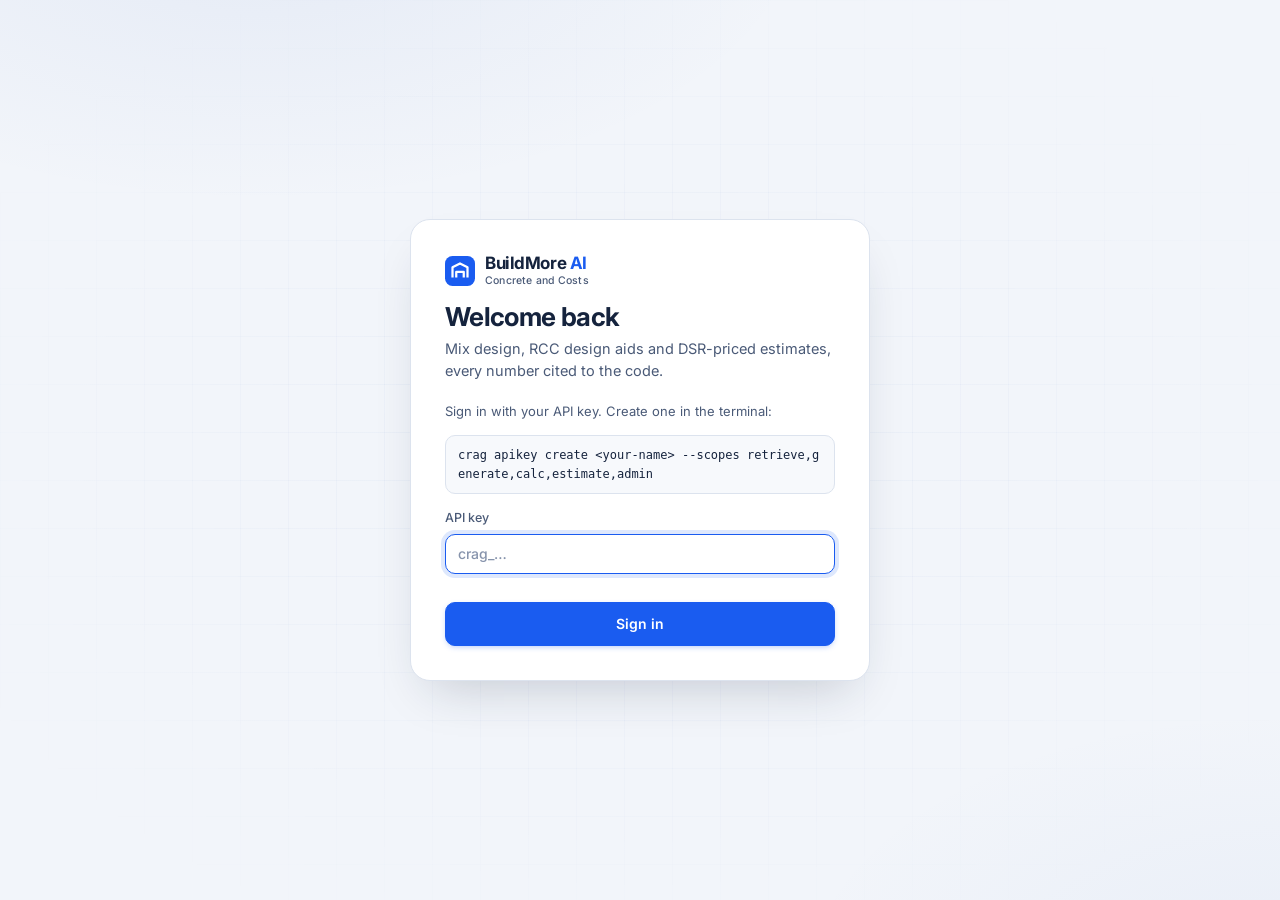
==== commit 0c016293: "Rebranding and Created exe file" ====
--- a/src/concrete_rag/api/ui/index.html
+++ b/src/concrete_rag/api/ui/index.html
@@ -4,7 +4,7 @@
   <meta charset="utf-8">
   <meta name="viewport" content="width=device-width, initial-scale=1">
   <meta name="color-scheme" content="light">
-  <title>Concrete Estimator</title>
+  <title>BuildMore AI</title>
   <link rel="icon" href="data:image/svg+xml,%3Csvg xmlns='http://www.w3.org/2000/svg' viewBox='0 0 32 32'%3E%3Crect width='32' height='32' rx='8' fill='%231a5cf0'/%3E%3Cpath d='M8 23V12l8-4 8 4v11M12 23v-6h8v6' stroke='white' stroke-width='2.4' fill='none' stroke-linejoin='round'/%3E%3C/svg%3E">
   <!-- Fonts are optional: without network the UI falls back to system fonts. -->
   <link rel="preconnect" href="https://fonts.googleapis.com">
--- a/src/concrete_rag/api/ui/styles.css
+++ b/src/concrete_rag/api/ui/styles.css
@@ -48,6 +48,8 @@
 .brand:hover { text-decoration: none; }
 .brand .logo { width: 30px; height: 30px; display: inline-flex; }
 .brand b { color: var(--accent); font-weight: 700; }
+.brand-txt { display: flex; flex-direction: column; line-height: 1.1; }
+.brand-txt small { font-size: 10.5px; font-weight: 500; color: var(--muted); letter-spacing: .02em; margin-top: 2px; }
 .hsearch { flex: 1; display: flex; align-items: stretch; border: 1px solid var(--border); border-radius: 12px; background: var(--panel-2); height: 40px; padding: 3px; min-width: 0; max-width: 560px;
   transition: border-color .15s, box-shadow .15s, background .15s; }
 .hsearch:focus-within { border-color: var(--accent); background: var(--panel); box-shadow: 0 0 0 4px color-mix(in srgb, var(--accent) 14%, transparent); }
